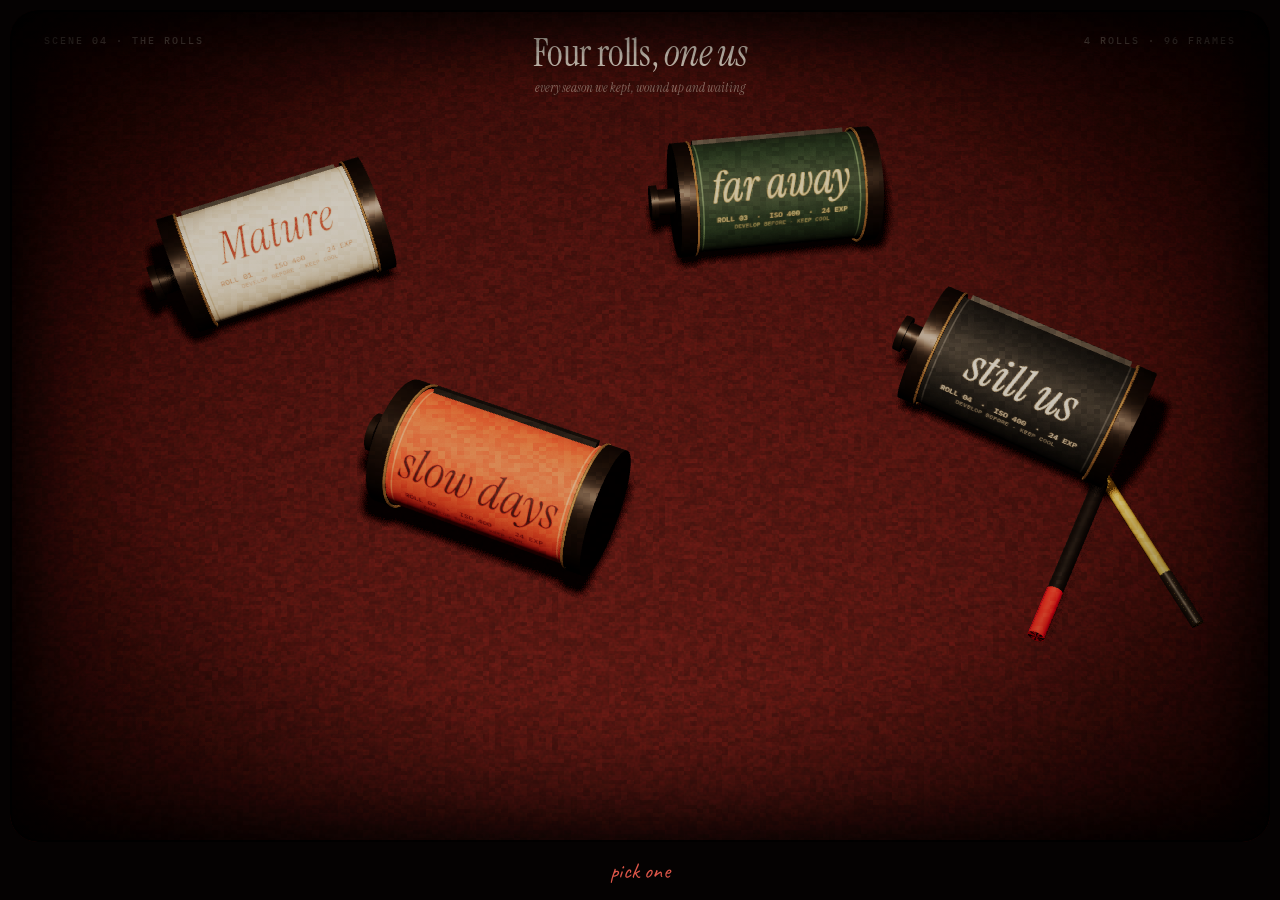
==== index.html @ 524df9b1 "Four Rolls: standalone darkroom film experience Three.js scene with four rolls (pull-and-develop, ho" ====
<!doctype html>
<html lang="en">
<head>
  <meta charset="utf-8">
  <meta name="viewport" content="width=device-width, initial-scale=1, viewport-fit=cover">
  <title>Four Rolls</title>
  <meta name="description" content="Four rolls of film, a darkroom, and a letter.">
  <link rel="preconnect" href="https://fonts.googleapis.com">
  <link rel="preconnect" href="https://fonts.gstatic.com" crossorigin>
  <link rel="stylesheet" href="https://fonts.googleapis.com/css2?family=Caveat:wght@400;600&family=IBM+Plex+Mono:wght@400;500&family=Instrument+Serif:ital@0;1&family=Special+Elite&display=swap">
  <link rel="stylesheet" href="./styles.css">
  <script type="importmap">{ "imports": { "three": "./vendor/three.module.js" } }</script>
  <script src="./vendor/gsap.min.js"></script>
</head>
<body data-scene="table">
  <main class="screen">
    <div id="stage" class="stage" aria-label="A table with four rolls of film"></div>

    <header class="hud">
      <p id="hud-scene" class="hud-tag">SCENE 04 · THE ROLLS</p>
      <p id="hud-count" class="hud-tag hud-right">4 ROLLS · 96 FRAMES</p>
      <div id="hud-title" class="hud-title">
        <h1>Four rolls, <em>one us</em></h1>
        <p>every season we kept, wound up and waiting</p>
      </div>
      <div id="hud-caption" class="hud-caption" hidden>
        <small></small>
        <em></em>
      </div>
    </header>

    <button id="hud-back" class="hud-back" type="button" hidden>← BACK TO THE TABLE</button>
    <button id="side-note" class="side-note" type="button" hidden></button>

    <div id="zoom" class="zoom" hidden><img alt="A frame seen through the loupe"></div>

    <section id="letter" class="letter" hidden>
      <div class="envelope"><span>for you</span></div>
      <article class="letter-paper">
        <p class="letter-head">ROLL 04 · STILL US · 96 FRAMES</p>
        <p class="letter-body"></p>
      </article>
    </section>

    <canvas id="grain" class="grain" width="200" height="200"></canvas>
    <div class="vignette"></div>
    <div id="fade" class="fade"></div>
  </main>

  <footer id="hint" class="hint">
    <span id="hint-text">pick one</span>
    <button id="hint-action" class="hint-action" type="button" hidden><span></span> <i>→</i></button>
  </footer>

  <script>
    // animated film grain over everything
    (() => {
      const c = document.getElementById('grain');
      const g = c.getContext('2d');
      const img = g.createImageData(c.width, c.height);
      const draw = () => {
        for (let i = 0; i < img.data.length; i += 4) {
          const v = Math.random() * 255;
          img.data[i] = img.data[i + 1] = img.data[i + 2] = v;
          img.data[i + 3] = 255;
        }
        g.putImageData(img, 0, 0);
      };
      draw();
      if (!matchMedia('(prefers-reduced-motion: reduce)').matches) setInterval(draw, 90);
    })();
  </script>
  <script type="module" src="./src/main.js"></script>
</body>
</html>
---- styles.css ----
:root {
  --ink: #f1e4d2;
  --ink-dim: rgba(241, 228, 210, 0.5);
  --hand: #e0574a;
  --bg: #050202;
  --mono: "IBM Plex Mono", "SF Mono", Menlo, monospace;
  --serif: "Instrument Serif", "Songti SC", "STSong", Georgia, serif;
  --script: "Caveat", "Songti SC", cursive;
  --type: "Special Elite", "Courier New", monospace;
  --hint-h: 58px;
  color-scheme: dark;
}

* { box-sizing: border-box; }
[hidden] { display: none !important; }

html, body {
  margin: 0;
  height: 100%;
  background: var(--bg);
  color: var(--ink);
  overflow: hidden;
  -webkit-font-smoothing: antialiased;
}

button { font: inherit; color: inherit; background: none; border: 0; padding: 0; cursor: pointer; }

/* The projected frame: rounded corners, heavy vignette, grain on top. */
.screen {
  position: fixed;
  inset: 10px 10px var(--hint-h) 10px;
  border-radius: 28px;
  overflow: hidden;
  background: #0a0302;
  isolation: isolate;
}
.stage, .stage canvas { position: absolute; inset: 0; width: 100%; height: 100%; display: block; }
.stage { touch-action: none; }

.vignette {
  position: absolute; inset: 0; pointer-events: none; z-index: 5;
  border-radius: inherit;
  background: radial-gradient(ellipse 78% 74% at 50% 46%, transparent 52%, rgba(6, 1, 0, 0.55) 80%, rgba(4, 0, 0, 0.92) 100%);
  box-shadow: inset 0 0 60px 18px rgba(0, 0, 0, 0.85), inset 0 0 0 2px rgba(0, 0, 0, 0.9);
  animation: flicker 5s steps(40) infinite;
}
@keyframes flicker {
  0%, 100% { opacity: 1; }
  12% { opacity: 0.94; }
  13% { opacity: 1; }
  57% { opacity: 0.97; }
}
.grain {
  position: absolute; inset: 0; width: 100%; height: 100%; z-index: 6; pointer-events: none;
  mix-blend-mode: overlay; opacity: 0.13; image-rendering: pixelated;
}
.fade { position: absolute; inset: 0; z-index: 20; background: #000; opacity: 1; pointer-events: none; }

/* ---------- HUD ---------- */

.hud { position: absolute; inset: 0; z-index: 4; pointer-events: none; }
.hud-tag {
  position: absolute; top: 26px; left: 34px; margin: 0;
  font: 500 10px/1 var(--mono); letter-spacing: 0.2em; color: var(--ink-dim);
}
.hud-right { left: auto; right: 34px; }
.hud-title { position: absolute; top: 22px; left: 50%; transform: translateX(-50%); text-align: center; white-space: nowrap; }
.hud-title h1 { margin: 0; font: 400 clamp(26px, 3vw, 40px)/1.1 var(--serif); letter-spacing: -0.01em; color: #f6eadb; }
.hud-title h1 em { font-style: italic; }
.hud-title p { margin: 6px 0 0; font: italic 13px/1.3 var(--serif); color: var(--ink-dim); }
.hud-caption { position: absolute; top: 24px; left: 50%; transform: translateX(-50%); text-align: center; white-space: nowrap; }
.hud-caption small { display: block; font: 500 9px/1 var(--mono); letter-spacing: 0.2em; color: var(--ink-dim); }
.hud-caption em { display: block; margin-top: 8px; font: italic 20px/1 var(--serif); color: #f6eadb; }

.hud-back {
  position: absolute; z-index: 7; left: 34px; bottom: 26px;
  font: 500 10px/1 var(--mono); letter-spacing: 0.2em; color: var(--ink-dim);
  padding: 8px 0; transition: color 0.2s;
}
.hud-back:hover { color: var(--ink); }

.side-note {
  position: absolute; z-index: 7; left: 6%; top: 58%;
  display: flex; flex-direction: column; align-items: flex-start; text-align: left;
  font-family: var(--script); color: #f08a7c; transform: rotate(-4deg);
}
.side-note b { font-weight: 400; font-size: 34px; line-height: 1; }
.side-note span { font-size: 22px; margin-left: 24px; transition: transform 0.25s; }
.side-note:hover span { transform: translateX(6px); }

/* ---------- hint bar under the screen ---------- */

.hint {
  position: fixed; left: 0; right: 0; bottom: 0; height: var(--hint-h);
  display: flex; align-items: center; justify-content: center; gap: 48px;
  font: 400 22px/1 var(--script); color: var(--hand); letter-spacing: 0.01em;
  padding: 0 16px;
}
.hint-action { font: 400 22px/1 var(--script); color: #f08a7c; display: inline-flex; align-items: center; gap: 6px; }
.hint-action i { font-style: normal; transition: transform 0.25s; }
.hint-action:hover i { transform: translateX(6px); }

/* ---------- loupe zoom ---------- */

.zoom { position: absolute; inset: 0; z-index: 3; overflow: hidden; background: #000; cursor: zoom-out; }
.zoom img { width: 100%; height: 100%; object-fit: cover; display: block; filter: contrast(1.04) saturate(0.95); }
.zoom::after {
  content: ''; position: absolute; inset: 0; pointer-events: none;
  background: radial-gradient(ellipse at center, transparent 55%, rgba(0, 0, 0, 0.45));
}

/* ---------- the letter ---------- */

.letter {
  position: absolute; inset: 0; z-index: 3;
  background: radial-gradient(ellipse at 55% 45%, #5a3a26, #261208 75%);
  display: grid; place-items: center; cursor: default;
}
.envelope {
  position: absolute; left: 22%; bottom: 10%; width: min(360px, 40vw); aspect-ratio: 1.55;
  background: linear-gradient(160deg, #d9c9a6, #bba57d);
  box-shadow: 0 30px 50px rgba(0, 0, 0, 0.45);
  border-radius: 2px;
}
.envelope::before {
  content: ''; position: absolute; inset: 0;
  background: linear-gradient(to bottom right, transparent 49.5%, rgba(80, 50, 30, 0.25) 50%, transparent 50.5%),
              linear-gradient(to bottom left, transparent 49.5%, rgba(80, 50, 30, 0.25) 50%, transparent 50.5%);
}
.envelope span { position: absolute; left: 10%; bottom: 14%; font: 22px var(--script); color: #6b4b33; }
.letter-paper {
  position: relative; width: min(440px, 80vw); min-height: min(560px, 70vh);
  margin-left: 12%;
  padding: 44px 46px;
  background: #f4efe4;
  box-shadow: 0 30px 70px rgba(0, 0, 0, 0.55), inset 0 0 40px rgba(160, 130, 90, 0.18);
  color: #2b241e;
}
.letter-head { margin: 0 0 28px; font: 500 9px/1 var(--mono); letter-spacing: 0.2em; color: #9a8f82; }
.letter-body { margin: 0; white-space: pre-wrap; font: 15px/1.75 var(--type); min-height: 1.75em; }
.letter-body::after { content: '▌'; animation: caret 1s steps(2) infinite; color: #8c2c18; }
@keyframes caret { 50% { opacity: 0; } }

/* ---------- small screens ---------- */

@media (max-width: 640px) {
  :root { --hint-h: 72px; }
  .screen { inset: 6px 6px var(--hint-h) 6px; border-radius: 18px; }
  .hud-tag { top: 18px; left: 18px; font-size: 8px; }
  .hud-right { right: 18px; left: auto; }
  .hud-title { top: 44px; }
  .hud-caption { top: 42px; }
  .hud-back { left: 18px; bottom: 16px; }
  .hint { flex-direction: column; gap: 6px; font-size: 17px; text-align: center; line-height: 1.1; }
  .hint-action { font-size: 19px; }
  .envelope { left: 6%; bottom: 6%; }
  .letter-paper { margin-left: 0; padding: 30px 26px; }
  .side-note { left: 5%; top: 62%; }
}

@media (prefers-reduced-motion: reduce) {
  .vignette { animation: none; }
}
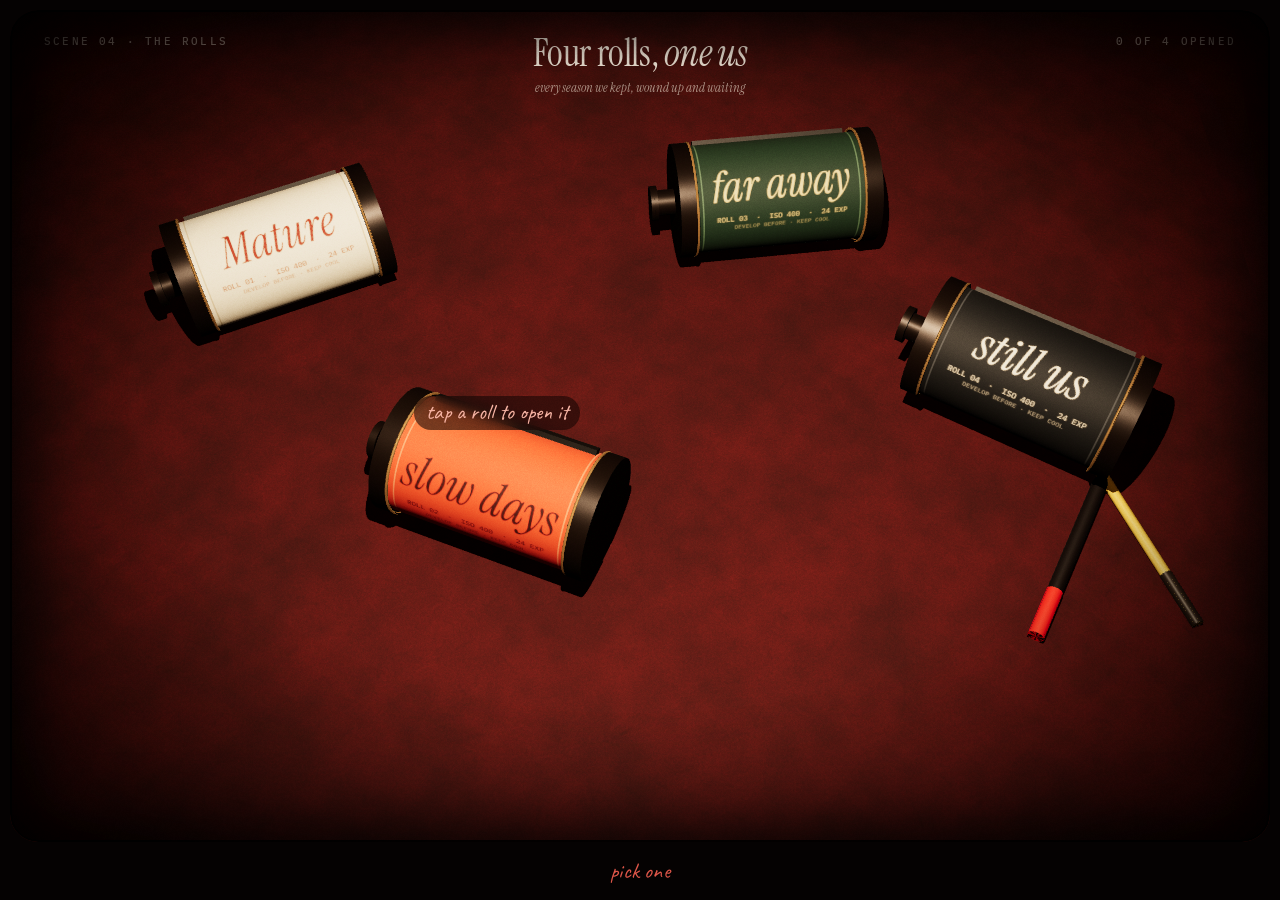
==== commit b27b78ef: "Smoother interactions, sharper rendering, clearer onboarding - Damped motion, drag momentum, iris tr" ====
--- a/index.html
+++ b/index.html
@@ -42,7 +42,8 @@
       </article>
     </section>
 
-    <canvas id="grain" class="grain" width="200" height="200"></canvas>
+    <div id="anchors" class="anchors"></div>
+    <div id="grain" class="grain"></div>
     <div class="vignette"></div>
     <div id="fade" class="fade"></div>
   </main>
@@ -51,23 +52,29 @@
     <span id="hint-text">pick one</span>
     <button id="hint-action" class="hint-action" type="button" hidden><span></span> <i>→</i></button>
   </footer>
+  <div id="tag" class="tag" aria-hidden="true"></div>
 
   <script>
-    // animated film grain over everything
+    // fine film grain: one noise tile at device resolution, jittered rather than redrawn
     (() => {
-      const c = document.getElementById('grain');
+      const el = document.getElementById('grain');
+      const size = 256;
+      const c = document.createElement('canvas');
+      c.width = c.height = size;
       const g = c.getContext('2d');
-      const img = g.createImageData(c.width, c.height);
-      const draw = () => {
-        for (let i = 0; i < img.data.length; i += 4) {
-          const v = Math.random() * 255;
-          img.data[i] = img.data[i + 1] = img.data[i + 2] = v;
-          img.data[i + 3] = 255;
-        }
-        g.putImageData(img, 0, 0);
-      };
-      draw();
-      if (!matchMedia('(prefers-reduced-motion: reduce)').matches) setInterval(draw, 90);
+      const img = g.createImageData(size, size);
+      for (let i = 0; i < img.data.length; i += 4) {
+        const v = 128 + (Math.random() + Math.random() + Math.random() - 1.5) * 90;
+        img.data[i] = img.data[i + 1] = img.data[i + 2] = v;
+        img.data[i + 3] = 255;
+      }
+      g.putImageData(img, 0, 0);
+      el.style.backgroundImage = `url(${c.toDataURL()})`;
+      el.style.backgroundSize = `${size / devicePixelRatio}px`;
+      if (matchMedia('(prefers-reduced-motion: reduce)').matches) return;
+      setInterval(() => {
+        el.style.backgroundPosition = `${(Math.random() * size) | 0}px ${(Math.random() * size) | 0}px`;
+      }, 70);
     })();
   </script>
   <script type="module" src="./src/main.js"></script>
--- a/styles.css
+++ b/styles.css
@@ -1,6 +1,6 @@
 :root {
   --ink: #f1e4d2;
-  --ink-dim: rgba(241, 228, 210, 0.5);
+  --ink-dim: rgba(241, 228, 210, 0.62);
   --hand: #e0574a;
   --bg: #050202;
   --mono: "IBM Plex Mono", "SF Mono", Menlo, monospace;
@@ -51,17 +51,50 @@
   57% { opacity: 0.97; }
 }
 .grain {
-  position: absolute; inset: 0; width: 100%; height: 100%; z-index: 6; pointer-events: none;
-  mix-blend-mode: overlay; opacity: 0.13; image-rendering: pixelated;
+  position: absolute; inset: 0; z-index: 6; pointer-events: none;
+  mix-blend-mode: overlay; opacity: 0.075;
 }
-.fade { position: absolute; inset: 0; z-index: 20; background: #000; opacity: 1; pointer-events: none; }
+/* Iris: a soft circle that closes on the tapped point and opens on the next scene. */
+.fade {
+  position: absolute; inset: 0; z-index: 20; pointer-events: none;
+  --ix: 50%; --iy: 48%; --ir: -12vmax;
+  background: radial-gradient(circle at var(--ix) var(--iy), transparent var(--ir), #000 calc(var(--ir) + 9vmax));
+}
+
+/* Handwritten tag that follows the pointer over things you can use. */
+.tag {
+  position: fixed; left: 0; top: 0; z-index: 30; pointer-events: none;
+  font: 400 19px/1 var(--script); color: #f6c9b8; white-space: nowrap;
+  padding: 5px 10px 6px; border-radius: 999px;
+  background: rgba(20, 6, 4, 0.62); backdrop-filter: blur(6px);
+  opacity: 0; transition: opacity 0.18s ease;
+}
+.tag.on { opacity: 1; }
+
+/* Notes pinned to things in the scene, for a first-time visitor. */
+.anchors { position: absolute; inset: 0; z-index: 4; pointer-events: none; }
+.anchor { position: absolute; left: 0; top: 0; width: 0; height: 0; }
+.anchor span {
+  position: absolute; white-space: nowrap;
+  font: 400 22px/1 var(--script); color: #f6b3a3;
+  padding: 5px 12px 7px; border-radius: 999px;
+  background: rgba(20, 6, 4, 0.58); backdrop-filter: blur(6px);
+  opacity: 0; transition: opacity 0.6s ease, translate 0.6s ease;
+  animation: bob 2.4s ease-in-out infinite;
+}
+.anchor-up span { left: 0; bottom: 0; transform: translateX(-50%); translate: 0 8px; }
+.anchor-right span { left: 0; top: 0; transform: translateY(-50%); translate: -8px 0; }
+.anchor-left span { right: 0; top: 0; transform: translateY(-50%); translate: 8px 0; }
+.anchor.in span { opacity: 1; translate: 0 0; }
+.anchor.gone span { opacity: 0; }
+@keyframes bob { 50% { margin-bottom: 5px; margin-top: -5px; } }
 
 /* ---------- HUD ---------- */
 
 .hud { position: absolute; inset: 0; z-index: 4; pointer-events: none; }
 .hud-tag {
   position: absolute; top: 26px; left: 34px; margin: 0;
-  font: 500 10px/1 var(--mono); letter-spacing: 0.2em; color: var(--ink-dim);
+  font: 500 11px/1 var(--mono); letter-spacing: 0.2em; color: var(--ink-dim);
 }
 .hud-right { left: auto; right: 34px; }
 .hud-title { position: absolute; top: 22px; left: 50%; transform: translateX(-50%); text-align: center; white-space: nowrap; }
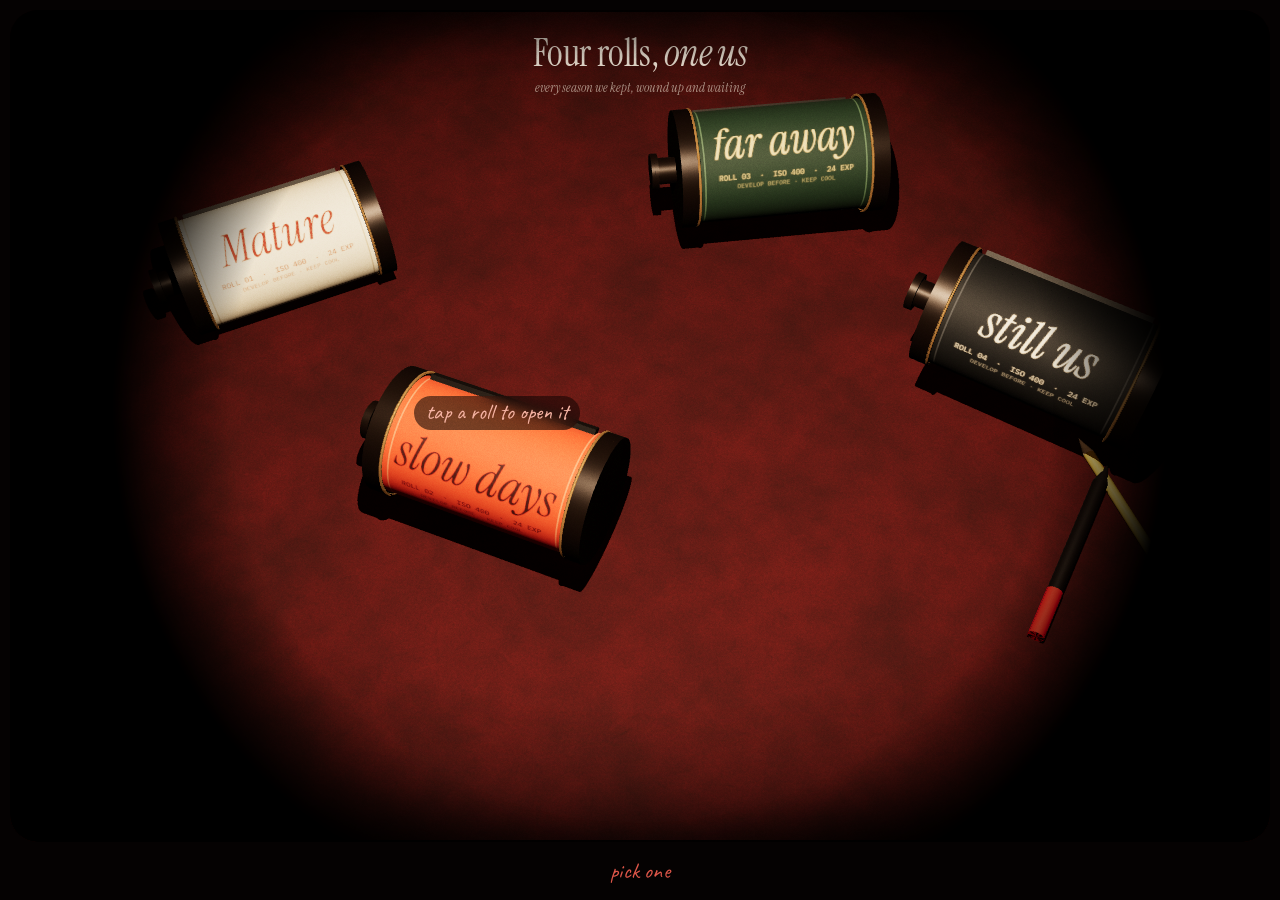
==== commit e7d3c99c: "Rework roll mechanics, darkroom CTAs and the print tray - slow days: tap the held frame again to tur" ====
--- a/index.html
+++ b/index.html
@@ -30,7 +30,15 @@
     </header>
 
     <button id="hud-back" class="hud-back" type="button" hidden>← BACK TO THE TABLE</button>
-    <button id="side-note" class="side-note" type="button" hidden></button>
+    <button id="cta" class="cta" type="button" hidden><span class="cta-text"><small></small><b></b></span><i>→</i></button>
+
+    <section id="picker" class="picker" hidden aria-label="Choose negatives">
+      <div class="picker-card">
+        <header><h2></h2><p></p><span class="picker-count"></span></header>
+        <div class="picker-grid"></div>
+        <footer><button type="button" class="picker-cancel">cancel</button><button type="button" class="picker-done"></button></footer>
+      </div>
+    </section>
 
     <div id="zoom" class="zoom" hidden><img alt="A frame seen through the loupe"></div>
 
--- a/styles.css
+++ b/styles.css
@@ -112,14 +112,72 @@
 }
 .hud-back:hover { color: var(--ink); }
 
-.side-note {
-  position: absolute; z-index: 7; left: 6%; top: 58%;
-  display: flex; flex-direction: column; align-items: flex-start; text-align: left;
-  font-family: var(--script); color: #f08a7c; transform: rotate(-4deg);
-}
-.side-note b { font-weight: 400; font-size: 34px; line-height: 1; }
-.side-note span { font-size: 22px; margin-left: 24px; transition: transform 0.25s; }
-.side-note:hover span { transform: translateX(6px); }
+.cta {
+  position: absolute; z-index: 8; right: 30px; bottom: 26px;
+  display: inline-flex; align-items: center; gap: 14px;
+  padding: 12px 22px 12px 26px; border-radius: 999px;
+  color: #fff3ea; text-align: left;
+  background: linear-gradient(135deg, #d9432f, #a8261a);
+  box-shadow: 0 0 0 1px rgba(255, 190, 160, 0.35) inset, 0 10px 34px rgba(220, 60, 35, 0.45), 0 0 80px rgba(255, 80, 40, 0.25);
+  transition: transform 0.25s ease, box-shadow 0.25s ease;
+}
+.cta:hover { transform: translateY(-2px); box-shadow: 0 0 0 1px rgba(255, 200, 170, 0.5) inset, 0 14px 40px rgba(230, 70, 40, 0.6), 0 0 100px rgba(255, 90, 50, 0.35); }
+.cta-text { display: flex; flex-direction: column; gap: 3px; }
+.cta small { font: 500 9px/1 var(--mono); letter-spacing: 0.18em; text-transform: uppercase; color: rgba(255, 228, 214, 0.75); }
+.cta small:empty { display: none; }
+.cta b { font: 400 28px/1 var(--script); }
+.cta i { font-style: normal; font-size: 22px; transition: transform 0.25s; animation: nudge 1.6s ease-in-out infinite; }
+.cta:hover i { transform: translateX(4px); }
+.cta::after {
+  content: ''; position: absolute; inset: -2px; border-radius: inherit; pointer-events: none;
+  border: 2px solid rgba(255, 120, 90, 0.7); opacity: 0;
+}
+.cta.pulse::after { animation: ring 1.6s ease-out 0.3s 3; }
+@keyframes ring { 0% { opacity: 0.9; transform: scale(1); } 100% { opacity: 0; transform: scale(1.35, 1.7); } }
+@keyframes nudge { 50% { translate: 5px 0; } }
+
+/* ---------- negative picker ---------- */
+
+.picker {
+  position: absolute; inset: 0; z-index: 12;
+  display: grid; place-items: center; padding: 24px;
+  background: rgba(8, 2, 1, 0.72); backdrop-filter: blur(10px);
+}
+.picker-card {
+  width: min(860px, 100%); max-height: 100%; overflow: auto;
+  padding: 26px 28px 22px; border-radius: 18px;
+  background: #f1eadc; color: #2b241e;
+  box-shadow: 0 30px 80px rgba(0, 0, 0, 0.6);
+}
+.picker header { display: flex; flex-wrap: wrap; align-items: baseline; gap: 6px 16px; margin-bottom: 18px; }
+.picker h2 { margin: 0; font: 400 30px/1.1 var(--serif); }
+.picker header p { margin: 0; font: italic 14px/1.3 var(--serif); color: #7a6c5e; flex: 1; }
+.picker-count { font: 500 12px/1 var(--mono); letter-spacing: 0.15em; color: #b0281c; }
+.picker-grid {
+  display: grid; grid-template-columns: repeat(auto-fill, minmax(92px, 1fr)); gap: 12px;
+  padding: 14px; border-radius: 6px; background: #161210;
+}
+.picker-cell { position: relative; aspect-ratio: 3 / 4; border-radius: 2px; overflow: visible; }
+.picker-cell img { width: 100%; height: 100%; object-fit: cover; display: block; border-radius: 2px; opacity: 0.72; transition: opacity 0.2s, transform 0.2s; }
+.picker-cell:hover img { opacity: 1; transform: translateY(-2px); }
+.picker-no { position: absolute; left: 4px; bottom: -1px; translate: 0 100%; font: 500 9px/1.6 var(--mono); color: #d7a45a; }
+.picker-msg { display: none; }
+.picker-cell em {
+  position: absolute; inset: -6px; border-radius: 50%; pointer-events: none;
+  border: 3px solid #e0372a; opacity: 0; transform: scale(0.8) rotate(-8deg);
+  transition: opacity 0.25s, transform 0.35s cubic-bezier(.3, 1.6, .5, 1);
+  font: 600 13px/1 var(--mono); font-style: normal; color: #fff;
+  display: flex; align-items: flex-start; justify-content: flex-end;
+}
+.picker-cell.on img { opacity: 1; }
+.picker-cell.on em { opacity: 1; transform: scale(1) rotate(-8deg); }
+.picker footer { display: flex; justify-content: flex-end; gap: 18px; margin-top: 18px; }
+.picker-cancel { font: 400 22px/1 var(--script); color: #7a6c5e; }
+.picker-done {
+  font: 400 24px/1 var(--script); color: #fff3ea; padding: 10px 22px 12px; border-radius: 999px;
+  background: linear-gradient(135deg, #d9432f, #a8261a);
+}
+.picker-done:disabled { opacity: 0.4; cursor: default; }
 
 /* ---------- hint bar under the screen ---------- */
 
@@ -188,7 +246,11 @@
   .hint-action { font-size: 19px; }
   .envelope { left: 6%; bottom: 6%; }
   .letter-paper { margin-left: 0; padding: 30px 26px; }
-  .side-note { left: 5%; top: 62%; }
+  .cta { right: 14px; bottom: 14px; padding: 10px 16px 10px 20px; }
+  .cta b { font-size: 23px; }
+  .picker { padding: 10px; }
+  .picker-card { padding: 18px 14px; }
+  .picker-grid { grid-template-columns: repeat(4, 1fr); gap: 10px; padding: 10px; }
 }
 
 @media (prefers-reduced-motion: reduce) {
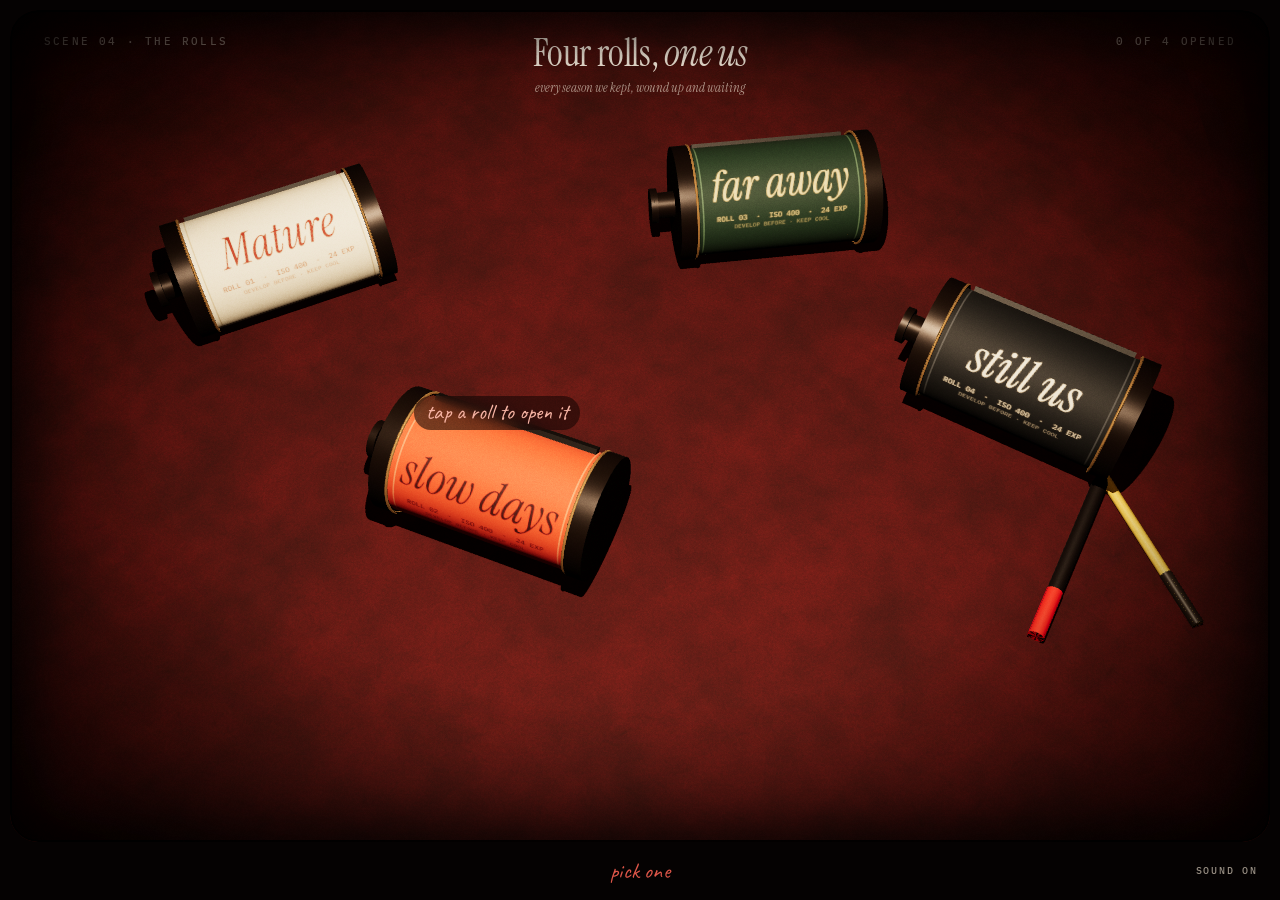
==== commit a34e7c9d: "Rewards and feedback across every part - far away: closer/further cue, a lamp that glows near focus," ====
--- a/index.html
+++ b/index.html
@@ -50,6 +50,8 @@
       </article>
     </section>
 
+    <div id="toast" class="toast" hidden><small></small><b></b><span></span></div>
+    <div id="fx" class="fx"></div>
     <div id="anchors" class="anchors"></div>
     <div id="grain" class="grain"></div>
     <div class="vignette"></div>
@@ -59,6 +61,7 @@
   <footer id="hint" class="hint">
     <span id="hint-text">pick one</span>
     <button id="hint-action" class="hint-action" type="button" hidden><span></span> <i>→</i></button>
+    <button id="sound" class="sound" type="button" aria-pressed="true">sound on</button>
   </footer>
   <div id="tag" class="tag" aria-hidden="true"></div>
 
--- a/styles.css
+++ b/styles.css
@@ -135,6 +135,31 @@
 .cta.pulse::after { animation: ring 1.6s ease-out 0.3s 3; }
 @keyframes ring { 0% { opacity: 0.9; transform: scale(1); } 100% { opacity: 0; transform: scale(1.35, 1.7); } }
 @keyframes nudge { 50% { translate: 5px 0; } }
+
+/* ---------- rewards: stamps and sparks ---------- */
+
+.toast {
+  position: absolute; z-index: 9; left: 50%; bottom: 74px; translate: -50% 0;
+  display: flex; flex-direction: column; align-items: center; gap: 4px;
+  padding: 12px 26px 14px; border-radius: 10px; pointer-events: none;
+  color: #ffe1d2; text-align: center; white-space: nowrap;
+  background: rgba(26, 8, 5, 0.72); backdrop-filter: blur(8px);
+  border: 2px solid rgba(224, 72, 52, 0.75);
+  box-shadow: 0 0 0 4px rgba(224, 72, 52, 0.12), 0 18px 40px rgba(0, 0, 0, 0.45);
+}
+.toast small { font: 500 9px/1 var(--mono); letter-spacing: 0.22em; color: #f08a7c; text-transform: uppercase; }
+.toast small:empty, .toast span:empty { display: none; }
+.toast b { font: 400 32px/1 var(--script); }
+.toast span { font: italic 14px/1.2 var(--serif); color: rgba(255, 225, 210, 0.75); }
+.fx { position: absolute; inset: 0; z-index: 9; pointer-events: none; overflow: hidden; }
+.fx i { position: absolute; border-radius: 50%; translate: -50% -50%; mix-blend-mode: screen; }
+
+.sound {
+  position: absolute; right: 22px; top: 50%; translate: 0 -50%;
+  font: 500 10px/1 var(--mono); letter-spacing: 0.18em; text-transform: uppercase;
+  color: var(--ink-dim); padding: 8px 0; transition: color 0.2s;
+}
+.sound:hover { color: var(--ink); }
 
 /* ---------- negative picker ---------- */
 
@@ -246,6 +271,9 @@
   .hint-action { font-size: 19px; }
   .envelope { left: 6%; bottom: 6%; }
   .letter-paper { margin-left: 0; padding: 30px 26px; }
+  .sound { top: auto; bottom: 6px; translate: none; right: 14px; font-size: 8px; }
+  .toast { bottom: auto; top: 13%; padding: 10px 18px 12px; }
+  .toast b { font-size: 26px; }
   .cta { right: 14px; bottom: 14px; padding: 10px 16px 10px 20px; }
   .cta b { font-size: 23px; }
   .picker { padding: 10px; }
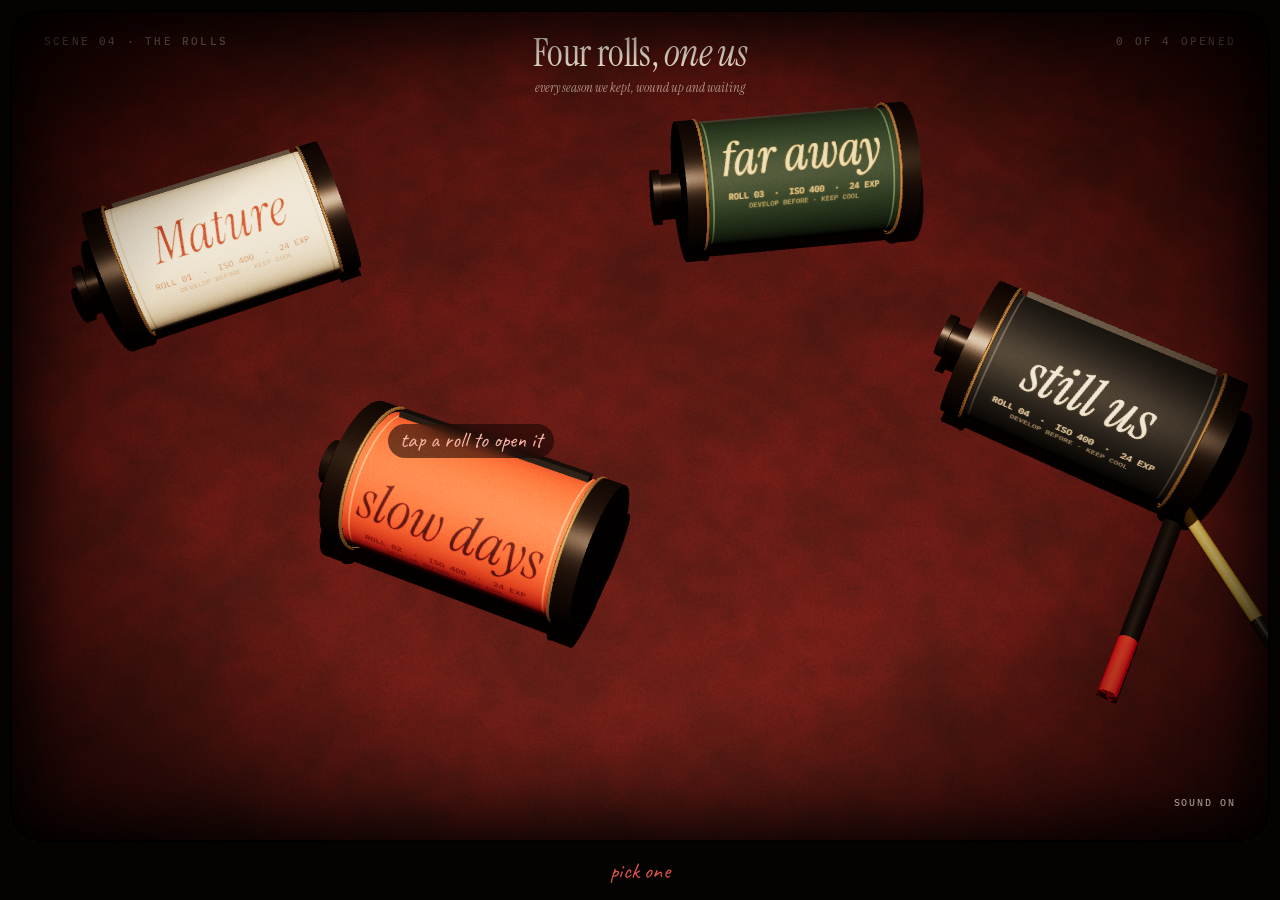
==== commit 8e1b463a: "Realistic darkroom tray scene; darkroom unlock and layout as in the original - Tray scene is one fix" ====
--- a/index.html
+++ b/index.html
@@ -30,7 +30,8 @@
     </header>
 
     <button id="hud-back" class="hud-back" type="button" hidden>← BACK TO THE TABLE</button>
-    <button id="cta" class="cta" type="button" hidden><span class="cta-text"><small></small><b></b></span><i>→</i></button>
+    <button id="sound" class="sound" type="button" aria-pressed="true">sound on</button>
+    <button id="side-note" class="side-note" type="button" hidden><b></b><span><em></em> <i>→</i></span></button>
 
     <section id="picker" class="picker" hidden aria-label="Choose negatives">
       <div class="picker-card">
@@ -61,7 +62,7 @@
   <footer id="hint" class="hint">
     <span id="hint-text">pick one</span>
     <button id="hint-action" class="hint-action" type="button" hidden><span></span> <i>→</i></button>
-    <button id="sound" class="sound" type="button" aria-pressed="true">sound on</button>
+    <button id="hint-cta" class="hint-cta" type="button" hidden><span></span> <i>→</i></button>
   </footer>
   <div id="tag" class="tag" aria-hidden="true"></div>
 
--- a/styles.css
+++ b/styles.css
@@ -112,29 +112,16 @@
 }
 .hud-back:hover { color: var(--ink); }
 
-.cta {
-  position: absolute; z-index: 8; right: 30px; bottom: 26px;
-  display: inline-flex; align-items: center; gap: 14px;
-  padding: 12px 22px 12px 26px; border-radius: 999px;
-  color: #fff3ea; text-align: left;
-  background: linear-gradient(135deg, #d9432f, #a8261a);
-  box-shadow: 0 0 0 1px rgba(255, 190, 160, 0.35) inset, 0 10px 34px rgba(220, 60, 35, 0.45), 0 0 80px rgba(255, 80, 40, 0.25);
-  transition: transform 0.25s ease, box-shadow 0.25s ease;
-}
-.cta:hover { transform: translateY(-2px); box-shadow: 0 0 0 1px rgba(255, 200, 170, 0.5) inset, 0 14px 40px rgba(230, 70, 40, 0.6), 0 0 100px rgba(255, 90, 50, 0.35); }
-.cta-text { display: flex; flex-direction: column; gap: 3px; }
-.cta small { font: 500 9px/1 var(--mono); letter-spacing: 0.18em; text-transform: uppercase; color: rgba(255, 228, 214, 0.75); }
-.cta small:empty { display: none; }
-.cta b { font: 400 28px/1 var(--script); }
-.cta i { font-style: normal; font-size: 22px; transition: transform 0.25s; animation: nudge 1.6s ease-in-out infinite; }
-.cta:hover i { transform: translateX(4px); }
-.cta::after {
-  content: ''; position: absolute; inset: -2px; border-radius: inherit; pointer-events: none;
-  border: 2px solid rgba(255, 120, 90, 0.7); opacity: 0;
-}
-.cta.pulse::after { animation: ring 1.6s ease-out 0.3s 3; }
-@keyframes ring { 0% { opacity: 0.9; transform: scale(1); } 100% { opacity: 0; transform: scale(1.35, 1.7); } }
-@keyframes nudge { 50% { translate: 5px 0; } }
+.side-note {
+  position: absolute; z-index: 7; left: 6%; top: 56%;
+  display: flex; flex-direction: column; align-items: flex-start; text-align: left;
+  font-family: var(--script); color: #ff9c8a; transform: rotate(-4deg);
+  text-shadow: 0 0 18px rgba(255, 80, 50, 0.55);
+}
+.side-note b { font-weight: 400; font-size: 40px; line-height: 1; }
+.side-note span { font-size: 28px; margin-left: 26px; }
+.side-note i { font-style: normal; display: inline-block; animation: nudge 1.6s ease-in-out infinite; }
+.side-note:hover { color: #ffc2b4; }
 
 /* ---------- rewards: stamps and sparks ---------- */
 
@@ -155,7 +142,7 @@
 .fx i { position: absolute; border-radius: 50%; translate: -50% -50%; mix-blend-mode: screen; }
 
 .sound {
-  position: absolute; right: 22px; top: 50%; translate: 0 -50%;
+  position: absolute; z-index: 7; right: 34px; bottom: 26px;
   font: 500 10px/1 var(--mono); letter-spacing: 0.18em; text-transform: uppercase;
   color: var(--ink-dim); padding: 8px 0; transition: color 0.2s;
 }
@@ -213,6 +200,23 @@
   padding: 0 16px;
 }
 .hint-action { font: 400 22px/1 var(--script); color: #f08a7c; display: inline-flex; align-items: center; gap: 6px; }
+/* the next step: same hand as the hint, but brighter, glowing and nudging */
+.hint-cta {
+  position: relative; display: inline-flex; align-items: center; gap: 8px;
+  font: 400 27px/1 var(--script); color: #ffb3a1;
+  text-shadow: 0 0 14px rgba(255, 86, 56, 0.75), 0 0 2px rgba(255, 140, 110, 0.9);
+  transition: color 0.2s;
+}
+.hint-cta:hover { color: #ffd6cb; }
+.hint-cta i { font-style: normal; display: inline-block; animation: nudge 1.4s ease-in-out infinite; }
+.hint-cta::after {
+  content: ''; position: absolute; left: 0; right: 0; bottom: -5px; height: 2px; border-radius: 2px;
+  background: linear-gradient(90deg, transparent, #ff6a4a, transparent);
+  transform: scaleX(0); transform-origin: left;
+}
+.hint-cta.pulse::after { animation: sweep 1.8s ease-in-out 0.4s 3; }
+@keyframes sweep { 0% { transform: scaleX(0); opacity: 1; } 60% { transform: scaleX(1); opacity: 1; } 100% { transform: scaleX(1); opacity: 0; } }
+@keyframes nudge { 50% { translate: 6px 0; } }
 .hint-action i { font-style: normal; transition: transform 0.25s; }
 .hint-action:hover i { transform: translateX(6px); }
 
@@ -271,11 +275,12 @@
   .hint-action { font-size: 19px; }
   .envelope { left: 6%; bottom: 6%; }
   .letter-paper { margin-left: 0; padding: 30px 26px; }
-  .sound { top: auto; bottom: 6px; translate: none; right: 14px; font-size: 8px; }
+  .sound { right: 18px; bottom: 16px; font-size: 8px; }
+  .hint-cta { font-size: 21px; }
+  .side-note { left: 5%; top: 60%; }
+  .side-note b { font-size: 32px; }
   .toast { bottom: auto; top: 13%; padding: 10px 18px 12px; }
   .toast b { font-size: 26px; }
-  .cta { right: 14px; bottom: 14px; padding: 10px 16px 10px 20px; }
-  .cta b { font-size: 23px; }
   .picker { padding: 10px; }
   .picker-card { padding: 18px 14px; }
   .picker-grid { grid-template-columns: repeat(4, 1fr); gap: 10px; padding: 10px; }
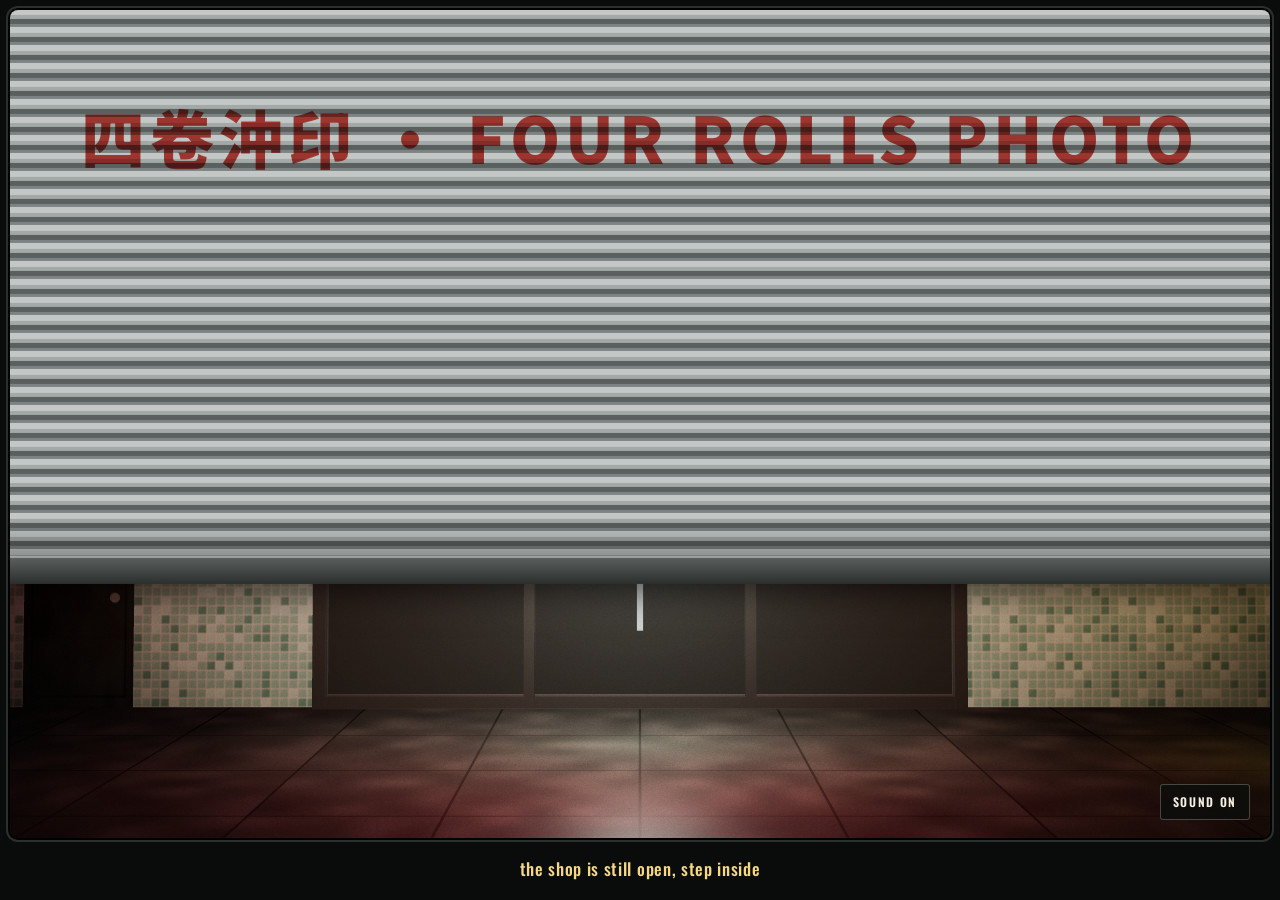
==== commit c9da192d: "Restyle as a Hong Kong photo shop; fix the film strip; add owner desk - Film strip: frames chain end" ====
--- a/index.html
+++ b/index.html
@@ -3,24 +3,25 @@
 <head>
   <meta charset="utf-8">
   <meta name="viewport" content="width=device-width, initial-scale=1, viewport-fit=cover">
-  <title>Four Rolls</title>
-  <meta name="description" content="Four rolls of film, a darkroom, and a letter.">
+  <title>Four Rolls Photo</title>
+  <meta name="description" content="A late-night photo shop: a letter at the counter, four rolls of film, and a darkroom out back.">
   <link rel="preconnect" href="https://fonts.googleapis.com">
   <link rel="preconnect" href="https://fonts.gstatic.com" crossorigin>
-  <link rel="stylesheet" href="https://fonts.googleapis.com/css2?family=Caveat:wght@400;600&family=IBM+Plex+Mono:wght@400;500&family=Instrument+Serif:ital@0;1&family=Special+Elite&display=swap">
+  <link rel="stylesheet" href="https://fonts.googleapis.com/css2?family=Caveat:wght@400;600&family=IBM+Plex+Mono:wght@400;500&family=Instrument+Serif:ital@0;1&family=LXGW+WenKai+TC&family=Noto+Sans+TC:wght@500;700;900&family=Oswald:wght@400;500;600;700&family=Special+Elite&display=swap">
+  <link rel="stylesheet" href="./theme.css">
   <link rel="stylesheet" href="./styles.css">
   <script type="importmap">{ "imports": { "three": "./vendor/three.module.js" } }</script>
   <script src="./vendor/gsap.min.js"></script>
 </head>
-<body data-scene="table">
+<body data-scene="shop">
   <main class="screen">
-    <div id="stage" class="stage" aria-label="A table with four rolls of film"></div>
+    <div id="stage" class="stage" aria-label="A photo shop at night"></div>
 
     <header class="hud">
-      <p id="hud-scene" class="hud-tag">SCENE 04 · THE ROLLS</p>
-      <p id="hud-count" class="hud-tag hud-right">4 ROLLS · 96 FRAMES</p>
+      <p id="hud-scene" class="hud-tag">街外 · OUTSIDE</p>
+      <p id="hud-count" class="hud-tag hud-right">營業中 · OPEN</p>
       <div id="hud-title" class="hud-title">
-        <h1>Four rolls, <em>one us</em></h1>
+        <h1><b>四卷沖印</b><span>FOUR ROLLS PHOTO</span></h1>
         <p>every season we kept, wound up and waiting</p>
       </div>
       <div id="hud-caption" class="hud-caption" hidden>
@@ -29,7 +30,7 @@
       </div>
     </header>
 
-    <button id="hud-back" class="hud-back" type="button" hidden>← BACK TO THE TABLE</button>
+    <button id="hud-back" class="hud-back" type="button" hidden><i>←</i> 櫃面 COUNTER</button>
     <button id="sound" class="sound" type="button" aria-pressed="true">sound on</button>
     <button id="side-note" class="side-note" type="button" hidden><b></b><span><em></em> <i>→</i></span></button>
 
@@ -43,12 +44,22 @@
 
     <div id="zoom" class="zoom" hidden><img alt="A frame seen through the loupe"></div>
 
-    <section id="letter" class="letter" hidden>
-      <div class="envelope"><span>for you</span></div>
+    <section id="letter" class="letter" hidden aria-label="A letter left at the counter">
       <article class="letter-paper">
-        <p class="letter-head">ROLL 04 · STILL US · 96 FRAMES</p>
-        <p class="letter-body"></p>
+        <p class="letter-head">FOUR ROLLS PHOTO · TO BE COLLECTED</p>
+        <p class="letter-to"></p>
+        <div class="letter-body"></div>
+        <p class="letter-sign"></p>
+        <button class="letter-done" type="button" hidden>put it away, see the rolls <i>→</i></button>
       </article>
+    </section>
+
+    <section id="receipt" class="receipt" hidden aria-label="Pick-up slip">
+      <header><b>四卷沖印</b><span>FOUR ROLLS PHOTO · 1 HOUR</span></header>
+      <p class="receipt-meta">取件單 No. 0425 · <span class="receipt-date"></span></p>
+      <ul class="receipt-rows"></ul>
+      <p class="receipt-foot">多謝光臨 · THANK YOU</p>
+      <div class="receipt-stamp">已取件<small>COLLECTED</small></div>
     </section>
 
     <div id="toast" class="toast" hidden><small></small><b></b><span></span></div>
@@ -56,11 +67,11 @@
     <div id="anchors" class="anchors"></div>
     <div id="grain" class="grain"></div>
     <div class="vignette"></div>
-    <div id="fade" class="fade"></div>
+    <div id="fade" class="shutter" aria-hidden="true"><span>四卷沖印 · FOUR ROLLS PHOTO</span></div>
   </main>
 
   <footer id="hint" class="hint">
-    <span id="hint-text">pick one</span>
+    <span id="hint-text"></span>
     <button id="hint-action" class="hint-action" type="button" hidden><span></span> <i>→</i></button>
     <button id="hint-cta" class="hint-cta" type="button" hidden><span></span> <i>→</i></button>
   </footer>
--- a/theme.css
+++ b/theme.css
@@ -0,0 +1,24 @@
+/* The shop's paint and lettering: a Hong Kong photo-finishing shop, late at night.
+   Signboard red and lamp yellow on black, mint tiles, fluorescent white, receipt paper. */
+:root {
+  --red: #d22a20;
+  --red-deep: #8e1912;
+  --yellow: #f5c32c;
+  --yellow-soft: #ffe08a;
+  --black: #151413;
+  --ink: #f6efe2;
+  --ink-dim: rgba(246, 239, 226, 0.62);
+  --mint: #a9d6c6;
+  --mint-deep: #2f6656;
+  --fluoro: #eaf7f2;
+  --paper: #f4ecda;
+  --paper-ink: #24201c;
+  --neon: #ff4a5c;
+
+  --sign: "Noto Sans TC", "PingFang TC", "Heiti TC", sans-serif;
+  --cond: "Oswald", "Noto Sans TC", "PingFang SC", sans-serif;
+  --mono: "IBM Plex Mono", "SF Mono", Menlo, monospace;
+  --hand: "Caveat", "LXGW WenKai TC", "Kaiti SC", cursive;
+  --kai: "LXGW WenKai TC", "Kaiti SC", "STKaiti", serif;
+  --type: "Special Elite", "LXGW WenKai TC", "Courier New", monospace;
+}
--- a/styles.css
+++ b/styles.css
@@ -1,13 +1,6 @@
+/* The shop at night. Tokens live in theme.css. */
 :root {
-  --ink: #f1e4d2;
-  --ink-dim: rgba(241, 228, 210, 0.62);
-  --hand: #e0574a;
-  --bg: #050202;
-  --mono: "IBM Plex Mono", "SF Mono", Menlo, monospace;
-  --serif: "Instrument Serif", "Songti SC", "STSong", Georgia, serif;
-  --script: "Caveat", "Songti SC", cursive;
-  --type: "Special Elite", "Courier New", monospace;
-  --hint-h: 58px;
+  --hint-h: 62px;
   color-scheme: dark;
 }
 
@@ -17,208 +10,285 @@
 html, body {
   margin: 0;
   height: 100%;
-  background: var(--bg);
+  background: #090c0b;
   color: var(--ink);
   overflow: hidden;
   -webkit-font-smoothing: antialiased;
 }
 
 button { font: inherit; color: inherit; background: none; border: 0; padding: 0; cursor: pointer; }
-
-/* The projected frame: rounded corners, heavy vignette, grain on top. */
+button:focus-visible { outline: 3px solid var(--yellow); outline-offset: 3px; }
+
+/* The view through the shop: a dark aluminium frame round the picture. */
 .screen {
   position: fixed;
   inset: 10px 10px var(--hint-h) 10px;
-  border-radius: 28px;
+  border-radius: 8px;
   overflow: hidden;
-  background: #0a0302;
+  background: #0c1312;
   isolation: isolate;
+  box-shadow: 0 0 0 2px #000, 0 0 0 4px #2b302e;
 }
 .stage, .stage canvas { position: absolute; inset: 0; width: 100%; height: 100%; display: block; }
 .stage { touch-action: none; }
 
 .vignette {
   position: absolute; inset: 0; pointer-events: none; z-index: 5;
-  border-radius: inherit;
-  background: radial-gradient(ellipse 78% 74% at 50% 46%, transparent 52%, rgba(6, 1, 0, 0.55) 80%, rgba(4, 0, 0, 0.92) 100%);
-  box-shadow: inset 0 0 60px 18px rgba(0, 0, 0, 0.85), inset 0 0 0 2px rgba(0, 0, 0, 0.9);
-  animation: flicker 5s steps(40) infinite;
-}
-@keyframes flicker {
+  background: radial-gradient(ellipse 85% 80% at 50% 48%, transparent 58%, rgba(2, 6, 5, 0.45) 85%, rgba(0, 0, 0, 0.8) 100%);
+  animation: tube 7s steps(60) infinite;
+}
+/* fluorescent tubes never quite settle */
+@keyframes tube {
   0%, 100% { opacity: 1; }
-  12% { opacity: 0.94; }
-  13% { opacity: 1; }
-  57% { opacity: 0.97; }
+  31% { opacity: 0.93; }
+  32% { opacity: 1; }
+  33% { opacity: 0.95; }
+  34% { opacity: 1; }
 }
 .grain {
   position: absolute; inset: 0; z-index: 6; pointer-events: none;
-  mix-blend-mode: overlay; opacity: 0.075;
-}
-/* Iris: a soft circle that closes on the tapped point and opens on the next scene. */
-.fade {
-  position: absolute; inset: 0; z-index: 20; pointer-events: none;
-  --ix: 50%; --iy: 48%; --ir: -12vmax;
-  background: radial-gradient(circle at var(--ix) var(--iy), transparent var(--ir), #000 calc(var(--ir) + 9vmax));
-}
-
-/* Handwritten tag that follows the pointer over things you can use. */
+  mix-blend-mode: overlay; opacity: 0.06;
+}
+
+/* The roller shutter: comes down between scenes, rattles back up. */
+.shutter {
+  position: absolute; inset: 0 0 -2px; z-index: 20; pointer-events: none;
+  background:
+    linear-gradient(180deg, rgba(0, 0, 0, 0.0) 0 92%, rgba(0, 0, 0, 0.45)),
+    repeating-linear-gradient(180deg, #7d8382 0 3px, #c3c8c6 3px 9px, #a3a9a7 9px 13px, #5a605e 13px 18px);
+  box-shadow: 0 10px 30px rgba(0, 0, 0, 0.6);
+  will-change: transform;
+}
+.shutter::after {
+  content: ''; position: absolute; left: 0; right: 0; bottom: 0; height: 26px;
+  background: linear-gradient(#5b605e, #2b2f2e);
+  border-top: 2px solid #9da3a1;
+}
+.shutter span {
+  position: absolute; left: 50%; top: 46%; translate: -50% -50%; white-space: nowrap;
+  font: 900 clamp(26px, 5vw, 64px)/1 var(--sign); letter-spacing: 0.08em;
+  color: rgba(196, 34, 26, 0.85); mix-blend-mode: multiply;
+}
+
+/* A price sticker that follows the pointer over things you can use. */
 .tag {
   position: fixed; left: 0; top: 0; z-index: 30; pointer-events: none;
-  font: 400 19px/1 var(--script); color: #f6c9b8; white-space: nowrap;
-  padding: 5px 10px 6px; border-radius: 999px;
-  background: rgba(20, 6, 4, 0.62); backdrop-filter: blur(6px);
+  font: 600 14px/1 var(--cond); letter-spacing: 0.06em; text-transform: uppercase; white-space: nowrap;
+  color: var(--black); background: var(--yellow);
+  padding: 6px 10px 6px; border-radius: 2px; rotate: -2deg;
+  box-shadow: 0 3px 0 rgba(0, 0, 0, 0.35);
   opacity: 0; transition: opacity 0.18s ease;
 }
 .tag.on { opacity: 1; }
 
-/* Notes pinned to things in the scene, for a first-time visitor. */
+/* Notes stuck to things in the scene, for someone new to the shop. */
 .anchors { position: absolute; inset: 0; z-index: 4; pointer-events: none; }
 .anchor { position: absolute; left: 0; top: 0; width: 0; height: 0; }
 .anchor span {
   position: absolute; white-space: nowrap;
-  font: 400 22px/1 var(--script); color: #f6b3a3;
-  padding: 5px 12px 7px; border-radius: 999px;
-  background: rgba(20, 6, 4, 0.58); backdrop-filter: blur(6px);
+  font: 600 15px/1 var(--cond); letter-spacing: 0.08em; text-transform: uppercase;
+  color: #fff; background: var(--red);
+  padding: 8px 12px; border-radius: 3px;
+  box-shadow: 0 0 0 2px rgba(0, 0, 0, 0.5), 0 0 22px rgba(255, 60, 70, 0.45);
   opacity: 0; transition: opacity 0.6s ease, translate 0.6s ease;
   animation: bob 2.4s ease-in-out infinite;
 }
-.anchor-up span { left: 0; bottom: 0; transform: translateX(-50%); translate: 0 8px; }
-.anchor-right span { left: 0; top: 0; transform: translateY(-50%); translate: -8px 0; }
-.anchor-left span { right: 0; top: 0; transform: translateY(-50%); translate: 8px 0; }
+.anchor span::after {
+  content: ''; position: absolute; border: 7px solid transparent;
+}
+.anchor-up span { left: 0; bottom: 6px; transform: translateX(-50%); translate: 0 8px; }
+.anchor-up span::after { left: 50%; bottom: -14px; translate: -50% 0; border-top-color: var(--red); }
+.anchor-right span { left: 6px; top: 0; transform: translateY(-50%); translate: -8px 0; }
+.anchor-right span::after { left: -14px; top: 50%; translate: 0 -50%; border-right-color: var(--red); }
+.anchor-left span { right: 6px; top: 0; transform: translateY(-50%); translate: 8px 0; }
+.anchor-left span::after { right: -14px; top: 50%; translate: 0 -50%; border-left-color: var(--red); }
 .anchor.in span { opacity: 1; translate: 0 0; }
 .anchor.gone span { opacity: 0; }
-@keyframes bob { 50% { margin-bottom: 5px; margin-top: -5px; } }
-
-/* ---------- HUD ---------- */
+@keyframes bob { 50% { margin-bottom: 4px; margin-top: -4px; } }
+
+/* ---------- HUD: enamel plates and the sign ---------- */
 
 .hud { position: absolute; inset: 0; z-index: 4; pointer-events: none; }
 .hud-tag {
-  position: absolute; top: 26px; left: 34px; margin: 0;
-  font: 500 11px/1 var(--mono); letter-spacing: 0.2em; color: var(--ink-dim);
-}
-.hud-right { left: auto; right: 34px; }
-.hud-title { position: absolute; top: 22px; left: 50%; transform: translateX(-50%); text-align: center; white-space: nowrap; }
-.hud-title h1 { margin: 0; font: 400 clamp(26px, 3vw, 40px)/1.1 var(--serif); letter-spacing: -0.01em; color: #f6eadb; }
-.hud-title h1 em { font-style: italic; }
-.hud-title p { margin: 6px 0 0; font: italic 13px/1.3 var(--serif); color: var(--ink-dim); }
-.hud-caption { position: absolute; top: 24px; left: 50%; transform: translateX(-50%); text-align: center; white-space: nowrap; }
-.hud-caption small { display: block; font: 500 9px/1 var(--mono); letter-spacing: 0.2em; color: var(--ink-dim); }
-.hud-caption em { display: block; margin-top: 8px; font: italic 20px/1 var(--serif); color: #f6eadb; }
-
-.hud-back {
-  position: absolute; z-index: 7; left: 34px; bottom: 26px;
-  font: 500 10px/1 var(--mono); letter-spacing: 0.2em; color: var(--ink-dim);
-  padding: 8px 0; transition: color 0.2s;
-}
-.hud-back:hover { color: var(--ink); }
-
+  position: absolute; top: 20px; left: 24px; margin: 0;
+  padding: 7px 11px 6px; border-radius: 3px;
+  font: 600 12px/1 var(--cond); letter-spacing: 0.16em; color: var(--mint);
+  background: rgba(10, 14, 13, 0.72); border: 1px solid rgba(169, 214, 198, 0.3);
+  backdrop-filter: blur(6px);
+}
+.hud-right { left: auto; right: 24px; color: var(--yellow); border-color: rgba(245, 195, 44, 0.35); }
+.hud-title { position: absolute; top: 18px; left: 50%; transform: translateX(-50%); text-align: center; white-space: nowrap; }
+.hud-title h1 { margin: 0; display: flex; flex-direction: column; align-items: center; gap: 4px; }
+.hud-title h1 b {
+  font: 900 clamp(26px, 3vw, 38px)/1 var(--sign); letter-spacing: 0.12em; color: #fff3f1;
+  text-shadow: 0 0 4px #ff6b78, 0 0 14px var(--neon), 0 0 34px rgba(255, 40, 60, 0.7);
+  animation: neon 6s steps(1) infinite;
+}
+.hud-title h1 span {
+  font: 600 12px/1 var(--cond); letter-spacing: 0.42em; color: #c9fff0;
+  text-shadow: 0 0 8px rgba(95, 242, 200, 0.9);
+}
+.hud-title p { margin: 8px 0 0; font: 400 14px/1.3 var(--kai); color: var(--ink-dim); }
+@keyframes neon {
+  0%, 100% { opacity: 1; }
+  71% { opacity: 0.55; }
+  72% { opacity: 1; }
+  74% { opacity: 0.7; }
+  75% { opacity: 1; }
+}
+.hud-caption { position: absolute; top: 20px; left: 50%; transform: translateX(-50%); text-align: center; white-space: nowrap; }
+.hud-caption small {
+  display: inline-block; padding: 4px 8px 3px; border-radius: 2px;
+  font: 600 11px/1 var(--cond); letter-spacing: 0.18em; color: var(--black); background: var(--mint);
+}
+.hud-caption em {
+  display: block; margin-top: 8px; font: 400 24px/1 var(--kai); font-style: normal; color: #fff;
+  text-shadow: 0 2px 10px rgba(0, 0, 0, 0.7);
+}
+
+.hud-back, .sound {
+  position: absolute; z-index: 7; bottom: 18px;
+  display: inline-flex; align-items: center; gap: 8px; min-height: 36px;
+  padding: 0 12px; border-radius: 3px;
+  font: 600 12px/1 var(--cond); letter-spacing: 0.14em; text-transform: uppercase;
+  color: var(--ink); background: rgba(10, 14, 13, 0.72); border: 1px solid rgba(246, 239, 226, 0.25);
+  backdrop-filter: blur(6px); transition: background 0.2s, color 0.2s, border-color 0.2s;
+}
+.hud-back { left: 20px; }
+.hud-back i { font-style: normal; transition: transform 0.2s; }
+.hud-back:hover { background: var(--yellow); color: var(--black); border-color: var(--yellow); }
+.hud-back:hover i { transform: translateX(-3px); }
+.sound { right: 20px; }
+.sound:hover { border-color: var(--mint); color: var(--mint); }
+
+/* A hand-lettered red board inside the scene, e.g. "all dry → to the wall". */
 .side-note {
-  position: absolute; z-index: 7; left: 6%; top: 56%;
-  display: flex; flex-direction: column; align-items: flex-start; text-align: left;
-  font-family: var(--script); color: #ff9c8a; transform: rotate(-4deg);
-  text-shadow: 0 0 18px rgba(255, 80, 50, 0.55);
-}
-.side-note b { font-weight: 400; font-size: 40px; line-height: 1; }
-.side-note span { font-size: 28px; margin-left: 26px; }
+  position: absolute; z-index: 7; left: 5%; top: 56%;
+  display: flex; flex-direction: column; align-items: flex-start; gap: 6px;
+  padding: 12px 18px 14px; border-radius: 4px; text-align: left;
+  background: var(--red); color: #fff; rotate: -3deg;
+  box-shadow: 0 0 0 3px var(--black), 0 0 0 5px var(--yellow), 0 14px 30px rgba(0, 0, 0, 0.5);
+  transition: rotate 0.2s, transform 0.2s;
+}
+.side-note b { font: 900 30px/1 var(--sign); }
+.side-note span { font: 600 16px/1 var(--cond); letter-spacing: 0.14em; text-transform: uppercase; color: var(--yellow); }
+.side-note em { font-style: normal; }
 .side-note i { font-style: normal; display: inline-block; animation: nudge 1.6s ease-in-out infinite; }
-.side-note:hover { color: #ffc2b4; }
-
-/* ---------- rewards: stamps and sparks ---------- */
+.side-note:hover { rotate: -1deg; transform: translateY(-2px); }
+
+/* ---------- rewards: a slip from the till ---------- */
 
 .toast {
-  position: absolute; z-index: 9; left: 50%; bottom: 74px; translate: -50% 0;
-  display: flex; flex-direction: column; align-items: center; gap: 4px;
-  padding: 12px 26px 14px; border-radius: 10px; pointer-events: none;
-  color: #ffe1d2; text-align: center; white-space: nowrap;
-  background: rgba(26, 8, 5, 0.72); backdrop-filter: blur(8px);
-  border: 2px solid rgba(224, 72, 52, 0.75);
-  box-shadow: 0 0 0 4px rgba(224, 72, 52, 0.12), 0 18px 40px rgba(0, 0, 0, 0.45);
-}
-.toast small { font: 500 9px/1 var(--mono); letter-spacing: 0.22em; color: #f08a7c; text-transform: uppercase; }
+  position: absolute; z-index: 9; left: 50%; bottom: 70px; translate: -50% 0;
+  display: flex; flex-direction: column; align-items: center; gap: 6px;
+  padding: 16px 28px 18px; pointer-events: none;
+  color: var(--paper-ink); text-align: center; white-space: nowrap;
+  background: var(--paper);
+  --zig: radial-gradient(circle at 6px 0, transparent 5px, #000 5.5px) 0 0 / 12px 100% repeat-x;
+  -webkit-mask: linear-gradient(#000, #000) 0 6px / 100% calc(100% - 12px) no-repeat,
+    radial-gradient(circle at 6px 0, transparent 5px, #000 5.5px) 0 0 / 12px 7px repeat-x,
+    radial-gradient(circle at 6px 7px, transparent 5px, #000 5.5px) 0 100% / 12px 7px repeat-x;
+  mask: linear-gradient(#000, #000) 0 6px / 100% calc(100% - 12px) no-repeat,
+    radial-gradient(circle at 6px 0, transparent 5px, #000 5.5px) 0 0 / 12px 7px repeat-x,
+    radial-gradient(circle at 6px 7px, transparent 5px, #000 5.5px) 0 100% / 12px 7px repeat-x;
+  filter: drop-shadow(0 16px 26px rgba(0, 0, 0, 0.5));
+}
+.toast small {
+  padding: 3px 7px 2px; border: 2px solid var(--red); border-radius: 2px;
+  font: 600 11px/1 var(--cond); letter-spacing: 0.16em; color: var(--red); text-transform: uppercase;
+}
 .toast small:empty, .toast span:empty { display: none; }
-.toast b { font: 400 32px/1 var(--script); }
-.toast span { font: italic 14px/1.2 var(--serif); color: rgba(255, 225, 210, 0.75); }
+.toast b { font: 900 26px/1.1 var(--sign); }
+.toast span { font: 400 14px/1.3 var(--type); color: rgba(36, 32, 28, 0.75); }
 .fx { position: absolute; inset: 0; z-index: 9; pointer-events: none; overflow: hidden; }
 .fx i { position: absolute; border-radius: 50%; translate: -50% -50%; mix-blend-mode: screen; }
 
-.sound {
-  position: absolute; z-index: 7; right: 34px; bottom: 26px;
-  font: 500 10px/1 var(--mono); letter-spacing: 0.18em; text-transform: uppercase;
-  color: var(--ink-dim); padding: 8px 0; transition: color 0.2s;
-}
-.sound:hover { color: var(--ink); }
-
-/* ---------- negative picker ---------- */
+/* ---------- choosing negatives: an order form ---------- */
 
 .picker {
   position: absolute; inset: 0; z-index: 12;
   display: grid; place-items: center; padding: 24px;
-  background: rgba(8, 2, 1, 0.72); backdrop-filter: blur(10px);
+  background: rgba(4, 8, 7, 0.72); backdrop-filter: blur(10px);
 }
 .picker-card {
-  width: min(860px, 100%); max-height: 100%; overflow: auto;
-  padding: 26px 28px 22px; border-radius: 18px;
-  background: #f1eadc; color: #2b241e;
-  box-shadow: 0 30px 80px rgba(0, 0, 0, 0.6);
-}
-.picker header { display: flex; flex-wrap: wrap; align-items: baseline; gap: 6px 16px; margin-bottom: 18px; }
-.picker h2 { margin: 0; font: 400 30px/1.1 var(--serif); }
-.picker header p { margin: 0; font: italic 14px/1.3 var(--serif); color: #7a6c5e; flex: 1; }
-.picker-count { font: 500 12px/1 var(--mono); letter-spacing: 0.15em; color: #b0281c; }
+  width: min(880px, 100%); max-height: 100%; overflow: auto;
+  padding: 0 0 20px; border-radius: 6px;
+  background: var(--paper); color: var(--paper-ink);
+  box-shadow: 0 0 0 3px var(--black), 0 30px 80px rgba(0, 0, 0, 0.6);
+}
+.picker header {
+  display: flex; flex-wrap: wrap; align-items: baseline; gap: 6px 16px; margin-bottom: 18px;
+  padding: 18px 24px 16px; background: var(--red); color: #fff;
+}
+.picker h2 { margin: 0; font: 900 24px/1.1 var(--sign); }
+.picker header p { margin: 0; font: 400 14px/1.3 var(--kai); color: rgba(255, 255, 255, 0.85); flex: 1; }
+.picker-count {
+  padding: 5px 9px 4px; border-radius: 2px; background: var(--yellow); color: var(--black);
+  font: 700 13px/1 var(--cond); letter-spacing: 0.12em;
+}
 .picker-grid {
-  display: grid; grid-template-columns: repeat(auto-fill, minmax(92px, 1fr)); gap: 12px;
-  padding: 14px; border-radius: 6px; background: #161210;
+  display: grid; grid-template-columns: repeat(auto-fill, minmax(92px, 1fr)); gap: 16px 12px;
+  margin: 0 24px; padding: 14px 14px 22px; border-radius: 4px; background: var(--black);
 }
 .picker-cell { position: relative; aspect-ratio: 3 / 4; border-radius: 2px; overflow: visible; }
-.picker-cell img { width: 100%; height: 100%; object-fit: cover; display: block; border-radius: 2px; opacity: 0.72; transition: opacity 0.2s, transform 0.2s; }
+.picker-cell img { width: 100%; height: 100%; object-fit: cover; display: block; border-radius: 2px; opacity: 0.7; transition: opacity 0.2s, transform 0.2s; }
 .picker-cell:hover img { opacity: 1; transform: translateY(-2px); }
-.picker-no { position: absolute; left: 4px; bottom: -1px; translate: 0 100%; font: 500 9px/1.6 var(--mono); color: #d7a45a; }
+.picker-no { position: absolute; left: 3px; bottom: -2px; translate: 0 100%; font: 600 11px/1.6 var(--cond); letter-spacing: 0.08em; color: var(--yellow); }
 .picker-msg { display: none; }
 .picker-cell em {
-  position: absolute; inset: -6px; border-radius: 50%; pointer-events: none;
-  border: 3px solid #e0372a; opacity: 0; transform: scale(0.8) rotate(-8deg);
-  transition: opacity 0.25s, transform 0.35s cubic-bezier(.3, 1.6, .5, 1);
-  font: 600 13px/1 var(--mono); font-style: normal; color: #fff;
+  position: absolute; inset: -6px; border-radius: 4px; pointer-events: none;
+  border: 3px solid var(--red); opacity: 0; transform: scale(0.85);
+  transition: opacity 0.2s, transform 0.3s cubic-bezier(.3, 1.6, .5, 1);
+  font: 700 13px/1 var(--cond); font-style: normal; color: #fff;
   display: flex; align-items: flex-start; justify-content: flex-end;
 }
+.picker-cell em:not(:empty)::before {
+  content: attr(data-n); position: absolute; right: -8px; top: -10px;
+}
 .picker-cell.on img { opacity: 1; }
-.picker-cell.on em { opacity: 1; transform: scale(1) rotate(-8deg); }
-.picker footer { display: flex; justify-content: flex-end; gap: 18px; margin-top: 18px; }
-.picker-cancel { font: 400 22px/1 var(--script); color: #7a6c5e; }
+.picker-cell.on em { opacity: 1; transform: scale(1); background: linear-gradient(225deg, var(--red) 0 18px, transparent 18px); padding: 2px 3px; }
+.picker footer { display: flex; justify-content: flex-end; align-items: center; gap: 12px; margin: 18px 24px 0; }
+.picker-cancel { min-height: 42px; padding: 0 16px; font: 600 14px/1 var(--cond); letter-spacing: 0.12em; text-transform: uppercase; color: #6b625a; }
+.picker-cancel:hover { color: var(--paper-ink); }
 .picker-done {
-  font: 400 24px/1 var(--script); color: #fff3ea; padding: 10px 22px 12px; border-radius: 999px;
-  background: linear-gradient(135deg, #d9432f, #a8261a);
-}
-.picker-done:disabled { opacity: 0.4; cursor: default; }
-
-/* ---------- hint bar under the screen ---------- */
+  min-height: 42px; padding: 0 20px; border-radius: 3px;
+  font: 600 15px/1 var(--cond); letter-spacing: 0.1em; text-transform: uppercase;
+  color: #fff; background: var(--red); box-shadow: 0 3px 0 var(--red-deep);
+}
+.picker-done:hover { transform: translateY(-1px); }
+.picker-done:disabled { opacity: 0.4; cursor: default; transform: none; }
+
+/* ---------- the strip under the picture: a lit signboard ---------- */
 
 .hint {
   position: fixed; left: 0; right: 0; bottom: 0; height: var(--hint-h);
-  display: flex; align-items: center; justify-content: center; gap: 48px;
-  font: 400 22px/1 var(--script); color: var(--hand); letter-spacing: 0.01em;
+  display: flex; align-items: center; justify-content: center; gap: 28px;
   padding: 0 16px;
-}
-.hint-action { font: 400 22px/1 var(--script); color: #f08a7c; display: inline-flex; align-items: center; gap: 6px; }
-/* the next step: same hand as the hint, but brighter, glowing and nudging */
+  font: 500 17px/1.2 var(--cond); letter-spacing: 0.04em; color: var(--yellow-soft);
+}
+.hint-action, .hint-cta {
+  display: inline-flex; align-items: center; gap: 8px; min-height: 40px; padding: 0 16px; border-radius: 3px;
+  font: 600 14px/1 var(--cond); letter-spacing: 0.12em; text-transform: uppercase; white-space: nowrap;
+  transition: transform 0.15s, background 0.2s, color 0.2s;
+}
+.hint-action { color: var(--mint); border: 2px solid rgba(169, 214, 198, 0.55); }
+.hint-action:hover { background: var(--mint); color: var(--black); }
+.hint-action i { font-style: normal; transition: transform 0.25s; }
+.hint-action:hover i { transform: translateX(4px); }
+/* the next step: a red sign button that glows like the neon outside */
 .hint-cta {
-  position: relative; display: inline-flex; align-items: center; gap: 8px;
-  font: 400 27px/1 var(--script); color: #ffb3a1;
-  text-shadow: 0 0 14px rgba(255, 86, 56, 0.75), 0 0 2px rgba(255, 140, 110, 0.9);
-  transition: color 0.2s;
-}
-.hint-cta:hover { color: #ffd6cb; }
+  position: relative; color: #fff; background: var(--red);
+  box-shadow: 0 3px 0 var(--red-deep), 0 0 24px rgba(255, 60, 70, 0.45);
+}
+.hint-cta:hover { transform: translateY(-1px); background: #e2342a; }
 .hint-cta i { font-style: normal; display: inline-block; animation: nudge 1.4s ease-in-out infinite; }
 .hint-cta::after {
-  content: ''; position: absolute; left: 0; right: 0; bottom: -5px; height: 2px; border-radius: 2px;
-  background: linear-gradient(90deg, transparent, #ff6a4a, transparent);
-  transform: scaleX(0); transform-origin: left;
-}
-.hint-cta.pulse::after { animation: sweep 1.8s ease-in-out 0.4s 3; }
-@keyframes sweep { 0% { transform: scaleX(0); opacity: 1; } 60% { transform: scaleX(1); opacity: 1; } 100% { transform: scaleX(1); opacity: 0; } }
-@keyframes nudge { 50% { translate: 6px 0; } }
-.hint-action i { font-style: normal; transition: transform 0.25s; }
-.hint-action:hover i { transform: translateX(6px); }
+  content: ''; position: absolute; inset: -4px; border-radius: 6px; border: 2px solid var(--yellow);
+  opacity: 0; pointer-events: none;
+}
+.hint-cta.pulse::after { animation: ring 1.6s ease-out 0.3s 3; }
+@keyframes ring { 0% { opacity: 1; transform: scale(0.96); } 100% { opacity: 0; transform: scale(1.12); } }
+@keyframes nudge { 50% { translate: 5px 0; } }
 
 /* ---------- loupe zoom ---------- */
 
@@ -229,63 +299,103 @@
   background: radial-gradient(ellipse at center, transparent 55%, rgba(0, 0, 0, 0.45));
 }
 
-/* ---------- the letter ---------- */
+/* ---------- the letter at the counter ---------- */
 
 .letter {
-  position: absolute; inset: 0; z-index: 3;
-  background: radial-gradient(ellipse at 55% 45%, #5a3a26, #261208 75%);
-  display: grid; place-items: center; cursor: default;
-}
-.envelope {
-  position: absolute; left: 22%; bottom: 10%; width: min(360px, 40vw); aspect-ratio: 1.55;
-  background: linear-gradient(160deg, #d9c9a6, #bba57d);
-  box-shadow: 0 30px 50px rgba(0, 0, 0, 0.45);
-  border-radius: 2px;
-}
-.envelope::before {
-  content: ''; position: absolute; inset: 0;
-  background: linear-gradient(to bottom right, transparent 49.5%, rgba(80, 50, 30, 0.25) 50%, transparent 50.5%),
-              linear-gradient(to bottom left, transparent 49.5%, rgba(80, 50, 30, 0.25) 50%, transparent 50.5%);
-}
-.envelope span { position: absolute; left: 10%; bottom: 14%; font: 22px var(--script); color: #6b4b33; }
+  position: absolute; inset: 0; z-index: 10;
+  display: grid; place-items: center; padding: 24px;
+  background: rgba(4, 8, 7, 0.62); backdrop-filter: blur(6px);
+  cursor: pointer;
+}
 .letter-paper {
-  position: relative; width: min(440px, 80vw); min-height: min(560px, 70vh);
-  margin-left: 12%;
-  padding: 44px 46px;
-  background: #f4efe4;
-  box-shadow: 0 30px 70px rgba(0, 0, 0, 0.55), inset 0 0 40px rgba(160, 130, 90, 0.18);
-  color: #2b241e;
-}
-.letter-head { margin: 0 0 28px; font: 500 9px/1 var(--mono); letter-spacing: 0.2em; color: #9a8f82; }
-.letter-body { margin: 0; white-space: pre-wrap; font: 15px/1.75 var(--type); min-height: 1.75em; }
-.letter-body::after { content: '▌'; animation: caret 1s steps(2) infinite; color: #8c2c18; }
-@keyframes caret { 50% { opacity: 0; } }
+  position: relative; width: min(520px, 92%); max-height: 100%; overflow: auto;
+  padding: 40px 46px 34px;
+  background-color: #fbf6ea;
+  background-image:
+    linear-gradient(90deg, transparent 34px, rgba(210, 42, 32, 0.35) 34px 36px, transparent 36px),
+    repeating-linear-gradient(transparent 0 35px, rgba(60, 110, 160, 0.2) 35px 36px);
+  background-position: 0 0, 0 -1px;
+  background-attachment: local;
+  box-shadow: 0 30px 70px rgba(0, 0, 0, 0.55);
+  color: #2a2420; cursor: default;
+  font: 400 25px/36px var(--hand);
+}
+.letter-head { margin: 0 0 18px; font: 600 11px/18px var(--cond); letter-spacing: 0.2em; color: var(--red); }
+.letter-to, .letter-sign, .letter-body p { margin: 0 0 36px; white-space: pre-wrap; clip-path: inset(0 100% 0 0); }
+.letter-sign { text-align: right; }
+.letter-done {
+  display: flex; align-items: center; gap: 8px; margin: 4px 0 0 auto; min-height: 44px; padding: 0 18px; border-radius: 3px;
+  font: 600 14px/1 var(--cond); letter-spacing: 0.12em; text-transform: uppercase;
+  color: #fff; background: var(--red); box-shadow: 0 3px 0 var(--red-deep);
+}
+.letter-done i { font-style: normal; animation: nudge 1.4s ease-in-out infinite; }
+.letter-done:hover { transform: translateY(-1px); }
+
+/* ---------- the pick-up slip ---------- */
+
+.receipt {
+  position: absolute; z-index: 8; right: 7%; top: 50%; translate: 0 -50%;
+  width: min(330px, 80%); padding: 26px 26px 30px;
+  background: #fbf8f0; color: var(--paper-ink);
+  font: 400 15px/1.5 var(--type);
+  -webkit-mask: linear-gradient(#000, #000) 0 6px / 100% calc(100% - 12px) no-repeat,
+    radial-gradient(circle at 6px 0, transparent 5px, #000 5.5px) 0 0 / 12px 7px repeat-x,
+    radial-gradient(circle at 6px 7px, transparent 5px, #000 5.5px) 0 100% / 12px 7px repeat-x;
+  mask: linear-gradient(#000, #000) 0 6px / 100% calc(100% - 12px) no-repeat,
+    radial-gradient(circle at 6px 0, transparent 5px, #000 5.5px) 0 0 / 12px 7px repeat-x,
+    radial-gradient(circle at 6px 7px, transparent 5px, #000 5.5px) 0 100% / 12px 7px repeat-x;
+  filter: drop-shadow(0 20px 30px rgba(0, 0, 0, 0.5));
+}
+.receipt header { text-align: center; padding-bottom: 12px; border-bottom: 2px dashed rgba(36, 32, 28, 0.35); }
+.receipt header b { display: block; font: 900 28px/1.1 var(--sign); letter-spacing: 0.1em; color: var(--red); }
+.receipt header span { font: 600 11px/1 var(--cond); letter-spacing: 0.2em; }
+.receipt-meta { margin: 12px 0; font-size: 13px; color: rgba(36, 32, 28, 0.7); }
+.receipt-rows { list-style: none; margin: 0; padding: 0 0 12px; border-bottom: 2px dashed rgba(36, 32, 28, 0.35); }
+.receipt-rows li { display: flex; justify-content: space-between; gap: 12px; padding: 4px 0; }
+.receipt-rows span { font: 500 13px/1.5 var(--sign); }
+.receipt-foot { margin: 14px 0 0; text-align: center; font: 700 15px/1 var(--sign); letter-spacing: 0.1em; }
+.receipt-stamp {
+  position: absolute; right: 10px; top: 12px; rotate: -14deg;
+  display: grid; place-items: center; width: 78px; height: 78px; border-radius: 50%;
+  border: 4px double var(--red); color: var(--red); text-align: center;
+  font: 900 17px/1 var(--sign); opacity: 0.85; mix-blend-mode: multiply;
+}
+.receipt-stamp small { display: block; margin-top: 4px; font: 700 9px/1 var(--cond); letter-spacing: 0.12em; }
 
 /* ---------- small screens ---------- */
 
 @media (max-width: 640px) {
-  :root { --hint-h: 72px; }
-  .screen { inset: 6px 6px var(--hint-h) 6px; border-radius: 18px; }
-  .hud-tag { top: 18px; left: 18px; font-size: 8px; }
-  .hud-right { right: 18px; left: auto; }
-  .hud-title { top: 44px; }
-  .hud-caption { top: 42px; }
-  .hud-back { left: 18px; bottom: 16px; }
-  .hint { flex-direction: column; gap: 6px; font-size: 17px; text-align: center; line-height: 1.1; }
-  .hint-action { font-size: 19px; }
-  .envelope { left: 6%; bottom: 6%; }
-  .letter-paper { margin-left: 0; padding: 30px 26px; }
-  .sound { right: 18px; bottom: 16px; font-size: 8px; }
-  .hint-cta { font-size: 21px; }
+  :root { --hint-h: 84px; }
+  .screen { inset: 6px 6px var(--hint-h) 6px; border-radius: 6px; }
+  .hud-tag { top: 12px; left: 12px; font-size: 10px; padding: 6px 8px 5px; }
+  .hud-right { right: 12px; left: auto; }
+  .hud-title { top: 48px; }
+  .hud-title h1 b { font-size: 26px; }
+  .hud-caption { top: 48px; }
+  .hud-caption em { font-size: 20px; }
+  .hud-back { left: 12px; bottom: 12px; }
+  .sound { right: 12px; bottom: 12px; }
+  .hint { flex-direction: column; gap: 8px; font-size: 15px; text-align: center; }
+  .hint-action, .hint-cta { min-height: 34px; padding: 0 12px; font-size: 13px; }
   .side-note { left: 5%; top: 60%; }
-  .side-note b { font-size: 32px; }
-  .toast { bottom: auto; top: 13%; padding: 10px 18px 12px; }
-  .toast b { font-size: 26px; }
+  .side-note b { font-size: 24px; }
+  .toast { bottom: auto; top: 12%; padding: 12px 20px 14px; }
+  .toast b { font-size: 22px; }
   .picker { padding: 10px; }
-  .picker-card { padding: 18px 14px; }
-  .picker-grid { grid-template-columns: repeat(4, 1fr); gap: 10px; padding: 10px; }
+  .picker header { padding: 14px 16px; }
+  .picker-grid { grid-template-columns: repeat(4, 1fr); gap: 14px 10px; margin: 0 12px; padding: 10px 10px 20px; }
+  .picker footer { margin: 16px 12px 0; }
+  .letter { padding: 12px; }
+  .letter-paper { padding: 28px 22px 24px 44px; font-size: 22px; line-height: 32px; background-position: 0 0, 0 -8px; }
+  .letter-head { line-height: 16px; margin-bottom: 16px; letter-spacing: 0.1em; white-space: nowrap; overflow: hidden; text-overflow: ellipsis; }
+  .letter-paper { background-image:
+    linear-gradient(90deg, transparent 30px, rgba(210, 42, 32, 0.35) 30px 32px, transparent 32px),
+    repeating-linear-gradient(transparent 0 31px, rgba(60, 110, 160, 0.2) 31px 32px); }
+  .letter-to, .letter-sign, .letter-body p { margin-bottom: 32px; }
+  .receipt { right: 50%; translate: 50% 0; top: auto; bottom: 64px; width: min(300px, 86%); padding: 20px 20px 24px; }
+  .receipt-stamp { width: 64px; height: 64px; font-size: 14px; }
 }
 
 @media (prefers-reduced-motion: reduce) {
-  .vignette { animation: none; }
-}
+  .vignette, .hud-title h1 b { animation: none; }
+}
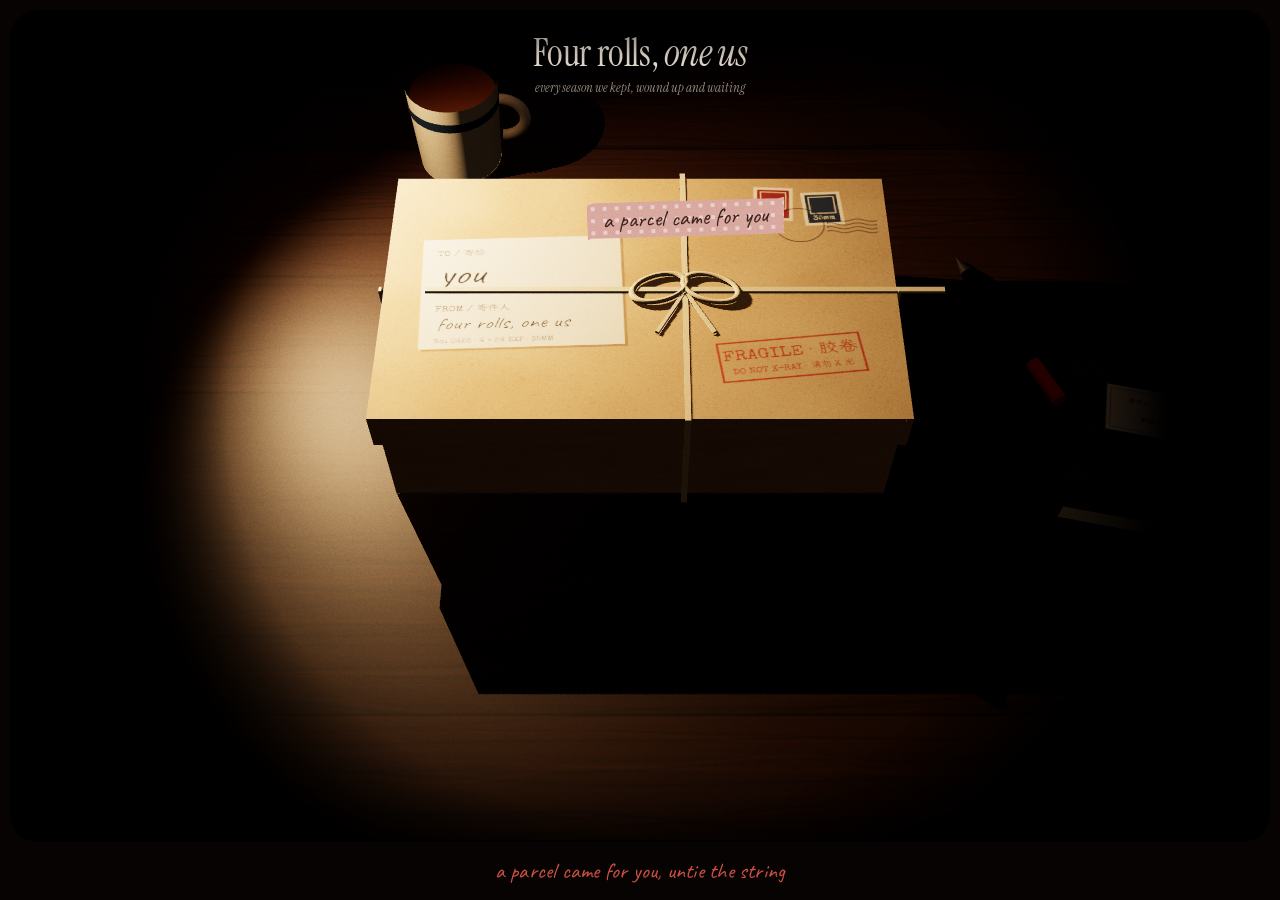
==== commit 9165ba23: "Swap the shop for a parcel on a lamp-lit desk The Hong Kong shop look is gone. The base goes back to" ====
--- a/index.html
+++ b/index.html
@@ -3,11 +3,11 @@
 <head>
   <meta charset="utf-8">
   <meta name="viewport" content="width=device-width, initial-scale=1, viewport-fit=cover">
-  <title>Four Rolls Photo</title>
-  <meta name="description" content="A late-night photo shop: a letter at the counter, four rolls of film, and a darkroom out back.">
+  <title>Four Rolls</title>
+  <meta name="description" content="A parcel on the desk: a letter, four rolls of film, and a darkroom.">
   <link rel="preconnect" href="https://fonts.googleapis.com">
   <link rel="preconnect" href="https://fonts.gstatic.com" crossorigin>
-  <link rel="stylesheet" href="https://fonts.googleapis.com/css2?family=Caveat:wght@400;600&family=IBM+Plex+Mono:wght@400;500&family=Instrument+Serif:ital@0;1&family=LXGW+WenKai+TC&family=Noto+Sans+TC:wght@500;700;900&family=Oswald:wght@400;500;600;700&family=Special+Elite&display=swap">
+  <link rel="stylesheet" href="https://fonts.googleapis.com/css2?family=Caveat:wght@400;600&family=IBM+Plex+Mono:wght@400;500&family=Instrument+Serif:ital@0;1&family=LXGW+WenKai+TC&family=Special+Elite&display=swap">
   <link rel="stylesheet" href="./theme.css">
   <link rel="stylesheet" href="./styles.css">
   <script type="importmap">{ "imports": { "three": "./vendor/three.module.js" } }</script>
@@ -15,13 +15,13 @@
 </head>
 <body data-scene="shop">
   <main class="screen">
-    <div id="stage" class="stage" aria-label="A photo shop at night"></div>
+    <div id="stage" class="stage" aria-label="A parcel on a desk under a lamp"></div>
 
     <header class="hud">
-      <p id="hud-scene" class="hud-tag">街外 · OUTSIDE</p>
-      <p id="hud-count" class="hud-tag hud-right">營業中 · OPEN</p>
+      <p id="hud-scene" class="hud-tag">THE DESK</p>
+      <p id="hud-count" class="hud-tag hud-right">1 PARCEL</p>
       <div id="hud-title" class="hud-title">
-        <h1><b>四卷沖印</b><span>FOUR ROLLS PHOTO</span></h1>
+        <h1>Four rolls, <em>one us</em></h1>
         <p>every season we kept, wound up and waiting</p>
       </div>
       <div id="hud-caption" class="hud-caption" hidden>
@@ -30,7 +30,7 @@
       </div>
     </header>
 
-    <button id="hud-back" class="hud-back" type="button" hidden><i>←</i> 櫃面 COUNTER</button>
+    <button id="hud-back" class="hud-back" type="button" hidden><i>←</i> BACK TO THE DESK</button>
     <button id="sound" class="sound" type="button" aria-pressed="true">sound on</button>
     <button id="side-note" class="side-note" type="button" hidden><b></b><span><em></em> <i>→</i></span></button>
 
@@ -44,22 +44,22 @@
 
     <div id="zoom" class="zoom" hidden><img alt="A frame seen through the loupe"></div>
 
-    <section id="letter" class="letter" hidden aria-label="A letter left at the counter">
+    <section id="letter" class="letter" hidden aria-label="The letter in the parcel">
       <article class="letter-paper">
-        <p class="letter-head">FOUR ROLLS PHOTO · TO BE COLLECTED</p>
+        <p class="letter-head">IN THE PARCEL · ON TOP</p>
         <p class="letter-to"></p>
         <div class="letter-body"></div>
         <p class="letter-sign"></p>
-        <button class="letter-done" type="button" hidden>put it away, see the rolls <i>→</i></button>
+        <button class="letter-done" type="button" hidden>fold it, take the rolls out <i>→</i></button>
       </article>
     </section>
 
-    <section id="receipt" class="receipt" hidden aria-label="Pick-up slip">
-      <header><b>四卷沖印</b><span>FOUR ROLLS PHOTO · 1 HOUR</span></header>
-      <p class="receipt-meta">取件單 No. 0425 · <span class="receipt-date"></span></p>
+    <section id="receipt" class="receipt" hidden aria-label="What was in the box">
+      <header><b>what was in the box</b><span>PARCEL No. 0425</span></header>
+      <p class="receipt-meta">opened <span class="receipt-date"></span></p>
       <ul class="receipt-rows"></ul>
-      <p class="receipt-foot">多謝光臨 · THANK YOU</p>
-      <div class="receipt-stamp">已取件<small>COLLECTED</small></div>
+      <p class="receipt-foot">kept, all of it</p>
+      <div class="receipt-stamp">RECEIVED<small>已收到</small></div>
     </section>
 
     <div id="toast" class="toast" hidden><small></small><b></b><span></span></div>
@@ -67,7 +67,7 @@
     <div id="anchors" class="anchors"></div>
     <div id="grain" class="grain"></div>
     <div class="vignette"></div>
-    <div id="fade" class="shutter" aria-hidden="true"><span>四卷沖印 · FOUR ROLLS PHOTO</span></div>
+    <div id="fade" class="fade" aria-hidden="true"></div>
   </main>
 
   <footer id="hint" class="hint">
--- a/theme.css
+++ b/theme.css
@@ -1,24 +1,30 @@
-/* The shop's paint and lettering: a Hong Kong photo-finishing shop, late at night.
-   Signboard red and lamp yellow on black, mint tiles, fluorescent white, receipt paper. */
+/* The paint and lettering. The base is the original film's: near-black warm room, cream ink,
+   a red-pink hand that glows. What is new comes from the desk: kraft paper, washi tape, ink blue. */
 :root {
-  --red: #d22a20;
-  --red-deep: #8e1912;
-  --yellow: #f5c32c;
-  --yellow-soft: #ffe08a;
-  --black: #151413;
-  --ink: #f6efe2;
-  --ink-dim: rgba(246, 239, 226, 0.62);
-  --mint: #a9d6c6;
-  --mint-deep: #2f6656;
-  --fluoro: #eaf7f2;
-  --paper: #f4ecda;
-  --paper-ink: #24201c;
-  --neon: #ff4a5c;
+  --bg: #060302;
+  --ink: #f1e4d2;
+  --ink-dim: rgba(241, 228, 210, 0.62);
+  --hand: #e0574a;
+  --glow: #ffb3a1;
+  --rose: #f6b3a3;
+  --red: #c8402f;
+  --red-deep: #8e2b24;
 
-  --sign: "Noto Sans TC", "PingFang TC", "Heiti TC", sans-serif;
-  --cond: "Oswald", "Noto Sans TC", "PingFang SC", sans-serif;
+  --kraft: #c8ad84;
+  --kraft-deep: #a8895c;
+  --blue: #2d3e5c;
+  --blue-soft: #9fb0c6;
+  --lamp: #ffd29a;
+  --paper: #f4efe4;
+  --paper-ink: #2b241e;
+  --tape-rose: #d9a9a0;
+  --tape-blue: #9fb0c6;
+  --tape-mustard: #e2c27a;
+  --tape-sage: #b7c2a4;
+
   --mono: "IBM Plex Mono", "SF Mono", Menlo, monospace;
-  --hand: "Caveat", "LXGW WenKai TC", "Kaiti SC", cursive;
+  --serif: "Instrument Serif", "Songti SC", "STSong", Georgia, serif;
+  --script: "Caveat", "LXGW WenKai TC", "Kaiti SC", cursive;
+  --type: "Special Elite", "LXGW WenKai TC", "Courier New", monospace;
   --kai: "LXGW WenKai TC", "Kaiti SC", "STKaiti", serif;
-  --type: "Special Elite", "LXGW WenKai TC", "Courier New", monospace;
 }
--- a/styles.css
+++ b/styles.css
@@ -1,6 +1,6 @@
-/* The shop at night. Tokens live in theme.css. */
+/* Tokens live in theme.css. */
 :root {
-  --hint-h: 62px;
+  --hint-h: 58px;
   color-scheme: dark;
 }
 
@@ -10,285 +10,228 @@
 html, body {
   margin: 0;
   height: 100%;
-  background: #090c0b;
+  background: var(--bg);
   color: var(--ink);
   overflow: hidden;
   -webkit-font-smoothing: antialiased;
 }
 
 button { font: inherit; color: inherit; background: none; border: 0; padding: 0; cursor: pointer; }
-button:focus-visible { outline: 3px solid var(--yellow); outline-offset: 3px; }
-
-/* The view through the shop: a dark aluminium frame round the picture. */
+button:focus-visible { outline: 2px solid var(--glow); outline-offset: 4px; border-radius: 4px; }
+
+/* The projected frame: rounded corners, heavy vignette, grain on top. */
 .screen {
   position: fixed;
   inset: 10px 10px var(--hint-h) 10px;
-  border-radius: 8px;
+  border-radius: 28px;
   overflow: hidden;
-  background: #0c1312;
+  background: #0b0604;
   isolation: isolate;
-  box-shadow: 0 0 0 2px #000, 0 0 0 4px #2b302e;
 }
 .stage, .stage canvas { position: absolute; inset: 0; width: 100%; height: 100%; display: block; }
 .stage { touch-action: none; }
 
 .vignette {
   position: absolute; inset: 0; pointer-events: none; z-index: 5;
-  background: radial-gradient(ellipse 85% 80% at 50% 48%, transparent 58%, rgba(2, 6, 5, 0.45) 85%, rgba(0, 0, 0, 0.8) 100%);
-  animation: tube 7s steps(60) infinite;
-}
-/* fluorescent tubes never quite settle */
-@keyframes tube {
+  border-radius: inherit;
+  background: radial-gradient(ellipse 80% 76% at 50% 46%, transparent 52%, rgba(8, 3, 1, 0.5) 80%, rgba(4, 1, 0, 0.9) 100%);
+  box-shadow: inset 0 0 60px 18px rgba(0, 0, 0, 0.85), inset 0 0 0 2px rgba(0, 0, 0, 0.9);
+  animation: flicker 5s steps(40) infinite;
+}
+@keyframes flicker {
   0%, 100% { opacity: 1; }
-  31% { opacity: 0.93; }
-  32% { opacity: 1; }
-  33% { opacity: 0.95; }
-  34% { opacity: 1; }
+  12% { opacity: 0.94; }
+  13% { opacity: 1; }
+  57% { opacity: 0.97; }
 }
 .grain {
   position: absolute; inset: 0; z-index: 6; pointer-events: none;
-  mix-blend-mode: overlay; opacity: 0.06;
-}
-
-/* The roller shutter: comes down between scenes, rattles back up. */
-.shutter {
-  position: absolute; inset: 0 0 -2px; z-index: 20; pointer-events: none;
-  background:
-    linear-gradient(180deg, rgba(0, 0, 0, 0.0) 0 92%, rgba(0, 0, 0, 0.45)),
-    repeating-linear-gradient(180deg, #7d8382 0 3px, #c3c8c6 3px 9px, #a3a9a7 9px 13px, #5a605e 13px 18px);
-  box-shadow: 0 10px 30px rgba(0, 0, 0, 0.6);
-  will-change: transform;
-}
-.shutter::after {
-  content: ''; position: absolute; left: 0; right: 0; bottom: 0; height: 26px;
-  background: linear-gradient(#5b605e, #2b2f2e);
-  border-top: 2px solid #9da3a1;
-}
-.shutter span {
-  position: absolute; left: 50%; top: 46%; translate: -50% -50%; white-space: nowrap;
-  font: 900 clamp(26px, 5vw, 64px)/1 var(--sign); letter-spacing: 0.08em;
-  color: rgba(196, 34, 26, 0.85); mix-blend-mode: multiply;
-}
-
-/* A price sticker that follows the pointer over things you can use. */
+  mix-blend-mode: overlay; opacity: 0.075;
+}
+/* Iris: a soft circle that closes on the tapped point and opens on the next scene. */
+.fade {
+  position: absolute; inset: 0; z-index: 20; pointer-events: none;
+  --ix: 50%; --iy: 48%; --ir: -12vmax;
+  background: radial-gradient(circle at var(--ix) var(--iy), transparent var(--ir), #000 calc(var(--ir) + 9vmax));
+}
+
+/* Handwritten tag that follows the pointer over things you can use. */
 .tag {
   position: fixed; left: 0; top: 0; z-index: 30; pointer-events: none;
-  font: 600 14px/1 var(--cond); letter-spacing: 0.06em; text-transform: uppercase; white-space: nowrap;
-  color: var(--black); background: var(--yellow);
-  padding: 6px 10px 6px; border-radius: 2px; rotate: -2deg;
-  box-shadow: 0 3px 0 rgba(0, 0, 0, 0.35);
+  font: 400 20px/1 var(--script); color: var(--rose); white-space: nowrap;
+  padding: 5px 11px 7px; border-radius: 999px;
+  background: rgba(20, 8, 4, 0.66); backdrop-filter: blur(6px);
   opacity: 0; transition: opacity 0.18s ease;
 }
 .tag.on { opacity: 1; }
 
-/* Notes stuck to things in the scene, for someone new to the shop. */
+/* First-time notes: written on a strip of washi tape stuck beside the thing. */
 .anchors { position: absolute; inset: 0; z-index: 4; pointer-events: none; }
 .anchor { position: absolute; left: 0; top: 0; width: 0; height: 0; }
 .anchor span {
   position: absolute; white-space: nowrap;
-  font: 600 15px/1 var(--cond); letter-spacing: 0.08em; text-transform: uppercase;
-  color: #fff; background: var(--red);
-  padding: 8px 12px; border-radius: 3px;
-  box-shadow: 0 0 0 2px rgba(0, 0, 0, 0.5), 0 0 22px rgba(255, 60, 70, 0.45);
+  font: 400 23px/1 var(--script); color: #3a201a;
+  padding: 6px 16px 8px;
+  background:
+    radial-gradient(circle, rgba(255, 255, 255, 0.45) 2px, transparent 2.5px) 0 0 / 12px 12px,
+    var(--tape-rose);
   opacity: 0; transition: opacity 0.6s ease, translate 0.6s ease;
   animation: bob 2.4s ease-in-out infinite;
-}
-.anchor span::after {
-  content: ''; position: absolute; border: 7px solid transparent;
-}
-.anchor-up span { left: 0; bottom: 6px; transform: translateX(-50%); translate: 0 8px; }
-.anchor-up span::after { left: 50%; bottom: -14px; translate: -50% 0; border-top-color: var(--red); }
-.anchor-right span { left: 6px; top: 0; transform: translateY(-50%); translate: -8px 0; }
-.anchor-right span::after { left: -14px; top: 50%; translate: 0 -50%; border-right-color: var(--red); }
-.anchor-left span { right: 6px; top: 0; transform: translateY(-50%); translate: 8px 0; }
-.anchor-left span::after { right: -14px; top: 50%; translate: 0 -50%; border-left-color: var(--red); }
+  clip-path: polygon(0 8%, 3% 0, 97% 4%, 100% 0, 99% 92%, 100% 100%, 2% 96%, 0 100%);
+}
+.anchor-up span { left: 0; bottom: 4px; transform: translateX(-50%) rotate(-2deg); translate: 0 8px; }
+.anchor-right span { left: 6px; top: 0; transform: translateY(-50%) rotate(-2deg); translate: -8px 0; }
+.anchor-left span { right: 6px; top: 0; transform: translateY(-50%) rotate(2deg); translate: 8px 0; }
 .anchor.in span { opacity: 1; translate: 0 0; }
 .anchor.gone span { opacity: 0; }
-@keyframes bob { 50% { margin-bottom: 4px; margin-top: -4px; } }
-
-/* ---------- HUD: enamel plates and the sign ---------- */
+@keyframes bob { 50% { margin-bottom: 5px; margin-top: -5px; } }
+
+/* ---------- HUD ---------- */
 
 .hud { position: absolute; inset: 0; z-index: 4; pointer-events: none; }
 .hud-tag {
-  position: absolute; top: 20px; left: 24px; margin: 0;
-  padding: 7px 11px 6px; border-radius: 3px;
-  font: 600 12px/1 var(--cond); letter-spacing: 0.16em; color: var(--mint);
-  background: rgba(10, 14, 13, 0.72); border: 1px solid rgba(169, 214, 198, 0.3);
-  backdrop-filter: blur(6px);
-}
-.hud-right { left: auto; right: 24px; color: var(--yellow); border-color: rgba(245, 195, 44, 0.35); }
-.hud-title { position: absolute; top: 18px; left: 50%; transform: translateX(-50%); text-align: center; white-space: nowrap; }
-.hud-title h1 { margin: 0; display: flex; flex-direction: column; align-items: center; gap: 4px; }
-.hud-title h1 b {
-  font: 900 clamp(26px, 3vw, 38px)/1 var(--sign); letter-spacing: 0.12em; color: #fff3f1;
-  text-shadow: 0 0 4px #ff6b78, 0 0 14px var(--neon), 0 0 34px rgba(255, 40, 60, 0.7);
-  animation: neon 6s steps(1) infinite;
-}
-.hud-title h1 span {
-  font: 600 12px/1 var(--cond); letter-spacing: 0.42em; color: #c9fff0;
-  text-shadow: 0 0 8px rgba(95, 242, 200, 0.9);
-}
-.hud-title p { margin: 8px 0 0; font: 400 14px/1.3 var(--kai); color: var(--ink-dim); }
-@keyframes neon {
-  0%, 100% { opacity: 1; }
-  71% { opacity: 0.55; }
-  72% { opacity: 1; }
-  74% { opacity: 0.7; }
-  75% { opacity: 1; }
-}
-.hud-caption { position: absolute; top: 20px; left: 50%; transform: translateX(-50%); text-align: center; white-space: nowrap; }
-.hud-caption small {
-  display: inline-block; padding: 4px 8px 3px; border-radius: 2px;
-  font: 600 11px/1 var(--cond); letter-spacing: 0.18em; color: var(--black); background: var(--mint);
-}
-.hud-caption em {
-  display: block; margin-top: 8px; font: 400 24px/1 var(--kai); font-style: normal; color: #fff;
-  text-shadow: 0 2px 10px rgba(0, 0, 0, 0.7);
-}
-
-.hud-back, .sound {
-  position: absolute; z-index: 7; bottom: 18px;
-  display: inline-flex; align-items: center; gap: 8px; min-height: 36px;
-  padding: 0 12px; border-radius: 3px;
-  font: 600 12px/1 var(--cond); letter-spacing: 0.14em; text-transform: uppercase;
-  color: var(--ink); background: rgba(10, 14, 13, 0.72); border: 1px solid rgba(246, 239, 226, 0.25);
-  backdrop-filter: blur(6px); transition: background 0.2s, color 0.2s, border-color 0.2s;
-}
-.hud-back { left: 20px; }
-.hud-back i { font-style: normal; transition: transform 0.2s; }
-.hud-back:hover { background: var(--yellow); color: var(--black); border-color: var(--yellow); }
+  position: absolute; top: 26px; left: 34px; margin: 0;
+  font: 500 11px/1 var(--mono); letter-spacing: 0.2em; color: var(--ink-dim);
+}
+.hud-right { left: auto; right: 34px; }
+.hud-title { position: absolute; top: 22px; left: 50%; transform: translateX(-50%); text-align: center; white-space: nowrap; }
+.hud-title h1 { margin: 0; font: 400 clamp(26px, 3vw, 40px)/1.1 var(--serif); letter-spacing: -0.01em; color: #f6eadb; }
+.hud-title h1 em { font-style: italic; }
+.hud-title p { margin: 6px 0 0; font: italic 13px/1.3 var(--serif); color: var(--ink-dim); }
+.hud-caption { position: absolute; top: 24px; left: 50%; transform: translateX(-50%); text-align: center; white-space: nowrap; }
+.hud-caption small { display: block; font: 500 9px/1 var(--mono); letter-spacing: 0.2em; color: var(--ink-dim); }
+.hud-caption em { display: block; margin-top: 8px; font: italic 20px/1 var(--serif); color: #f6eadb; }
+
+.hud-back {
+  position: absolute; z-index: 7; left: 34px; bottom: 26px;
+  font: 500 10px/1 var(--mono); letter-spacing: 0.2em; color: var(--ink-dim);
+  padding: 8px 0; transition: color 0.2s;
+}
+.hud-back i { font-style: normal; display: inline-block; transition: transform 0.2s; }
+.hud-back:hover { color: var(--ink); }
 .hud-back:hover i { transform: translateX(-3px); }
-.sound { right: 20px; }
-.sound:hover { border-color: var(--mint); color: var(--mint); }
-
-/* A hand-lettered red board inside the scene, e.g. "all dry → to the wall". */
+
+.sound {
+  position: absolute; z-index: 7; right: 34px; bottom: 26px;
+  font: 500 10px/1 var(--mono); letter-spacing: 0.18em; text-transform: uppercase;
+  color: var(--ink-dim); padding: 8px 0; transition: color 0.2s;
+}
+.sound:hover { color: var(--ink); }
+
 .side-note {
-  position: absolute; z-index: 7; left: 5%; top: 56%;
-  display: flex; flex-direction: column; align-items: flex-start; gap: 6px;
-  padding: 12px 18px 14px; border-radius: 4px; text-align: left;
-  background: var(--red); color: #fff; rotate: -3deg;
-  box-shadow: 0 0 0 3px var(--black), 0 0 0 5px var(--yellow), 0 14px 30px rgba(0, 0, 0, 0.5);
-  transition: rotate 0.2s, transform 0.2s;
-}
-.side-note b { font: 900 30px/1 var(--sign); }
-.side-note span { font: 600 16px/1 var(--cond); letter-spacing: 0.14em; text-transform: uppercase; color: var(--yellow); }
+  position: absolute; z-index: 7; left: 6%; top: 56%;
+  display: flex; flex-direction: column; align-items: flex-start; text-align: left;
+  font-family: var(--script); color: #ff9c8a; transform: rotate(-4deg);
+  text-shadow: 0 0 18px rgba(255, 80, 50, 0.55);
+}
+.side-note b { font-weight: 400; font-size: 40px; line-height: 1; }
+.side-note span { font-size: 28px; margin-left: 26px; }
 .side-note em { font-style: normal; }
 .side-note i { font-style: normal; display: inline-block; animation: nudge 1.6s ease-in-out infinite; }
-.side-note:hover { rotate: -1deg; transform: translateY(-2px); }
-
-/* ---------- rewards: a slip from the till ---------- */
+.side-note:hover { color: #ffc2b4; }
+
+/* ---------- rewards: a kraft card taped to the screen ---------- */
 
 .toast {
-  position: absolute; z-index: 9; left: 50%; bottom: 70px; translate: -50% 0;
-  display: flex; flex-direction: column; align-items: center; gap: 6px;
-  padding: 16px 28px 18px; pointer-events: none;
+  position: absolute; z-index: 9; left: 50%; bottom: 74px; translate: -50% 0;
+  display: flex; flex-direction: column; align-items: center; gap: 5px;
+  padding: 20px 30px 16px; pointer-events: none;
   color: var(--paper-ink); text-align: center; white-space: nowrap;
-  background: var(--paper);
-  --zig: radial-gradient(circle at 6px 0, transparent 5px, #000 5.5px) 0 0 / 12px 100% repeat-x;
-  -webkit-mask: linear-gradient(#000, #000) 0 6px / 100% calc(100% - 12px) no-repeat,
-    radial-gradient(circle at 6px 0, transparent 5px, #000 5.5px) 0 0 / 12px 7px repeat-x,
-    radial-gradient(circle at 6px 7px, transparent 5px, #000 5.5px) 0 100% / 12px 7px repeat-x;
-  mask: linear-gradient(#000, #000) 0 6px / 100% calc(100% - 12px) no-repeat,
-    radial-gradient(circle at 6px 0, transparent 5px, #000 5.5px) 0 0 / 12px 7px repeat-x,
-    radial-gradient(circle at 6px 7px, transparent 5px, #000 5.5px) 0 100% / 12px 7px repeat-x;
-  filter: drop-shadow(0 16px 26px rgba(0, 0, 0, 0.5));
-}
-.toast small {
-  padding: 3px 7px 2px; border: 2px solid var(--red); border-radius: 2px;
-  font: 600 11px/1 var(--cond); letter-spacing: 0.16em; color: var(--red); text-transform: uppercase;
-}
+  background: var(--kraft);
+  background-image: radial-gradient(rgba(255, 255, 255, 0.08) 1px, transparent 1.5px), radial-gradient(rgba(70, 40, 10, 0.1) 1px, transparent 1.5px);
+  background-size: 7px 7px, 11px 11px;
+  box-shadow: 0 20px 40px rgba(0, 0, 0, 0.55);
+  rotate: -1.5deg;
+}
+.toast::before {
+  content: ''; position: absolute; left: 50%; top: -10px; width: 110px; height: 22px; translate: -50% 0; rotate: 3deg;
+  background: repeating-linear-gradient(-55deg, rgba(255, 255, 255, 0.45) 0 5px, transparent 5px 12px), var(--tape-blue);
+  opacity: 0.92;
+}
+.toast small { font: 500 9px/1 var(--mono); letter-spacing: 0.22em; color: var(--blue); text-transform: uppercase; }
 .toast small:empty, .toast span:empty { display: none; }
-.toast b { font: 900 26px/1.1 var(--sign); }
-.toast span { font: 400 14px/1.3 var(--type); color: rgba(36, 32, 28, 0.75); }
+.toast b { font: 400 34px/1 var(--script); color: #3a201a; }
+.toast span { font: italic 15px/1.2 var(--serif); color: rgba(43, 36, 30, 0.78); }
 .fx { position: absolute; inset: 0; z-index: 9; pointer-events: none; overflow: hidden; }
 .fx i { position: absolute; border-radius: 50%; translate: -50% -50%; mix-blend-mode: screen; }
 
-/* ---------- choosing negatives: an order form ---------- */
+/* ---------- negative picker: a notebook page ---------- */
 
 .picker {
   position: absolute; inset: 0; z-index: 12;
   display: grid; place-items: center; padding: 24px;
-  background: rgba(4, 8, 7, 0.72); backdrop-filter: blur(10px);
+  background: rgba(8, 3, 1, 0.72); backdrop-filter: blur(10px);
 }
 .picker-card {
-  width: min(880px, 100%); max-height: 100%; overflow: auto;
-  padding: 0 0 20px; border-radius: 6px;
+  position: relative; width: min(860px, 100%); max-height: 100%; overflow: auto;
+  padding: 30px 28px 22px; border-radius: 3px;
   background: var(--paper); color: var(--paper-ink);
-  box-shadow: 0 0 0 3px var(--black), 0 30px 80px rgba(0, 0, 0, 0.6);
-}
-.picker header {
-  display: flex; flex-wrap: wrap; align-items: baseline; gap: 6px 16px; margin-bottom: 18px;
-  padding: 18px 24px 16px; background: var(--red); color: #fff;
-}
-.picker h2 { margin: 0; font: 900 24px/1.1 var(--sign); }
-.picker header p { margin: 0; font: 400 14px/1.3 var(--kai); color: rgba(255, 255, 255, 0.85); flex: 1; }
-.picker-count {
-  padding: 5px 9px 4px; border-radius: 2px; background: var(--yellow); color: var(--black);
-  font: 700 13px/1 var(--cond); letter-spacing: 0.12em;
-}
+  box-shadow: 0 30px 80px rgba(0, 0, 0, 0.6);
+}
+.picker-card::before {
+  content: ''; position: absolute; left: 28px; top: 0; width: 120px; height: 20px; rotate: -2deg;
+  background: radial-gradient(circle, rgba(255, 255, 255, 0.5) 2px, transparent 2.5px) 0 0 / 10px 10px, var(--tape-mustard);
+}
+.picker header { display: flex; flex-wrap: wrap; align-items: baseline; gap: 6px 16px; margin-bottom: 18px; }
+.picker h2 { margin: 0; font: 400 30px/1.1 var(--serif); }
+.picker header p { margin: 0; font: italic 14px/1.3 var(--serif); color: #7a6c5e; flex: 1; }
+.picker-count { font: 500 12px/1 var(--mono); letter-spacing: 0.15em; color: var(--blue); }
 .picker-grid {
   display: grid; grid-template-columns: repeat(auto-fill, minmax(92px, 1fr)); gap: 16px 12px;
-  margin: 0 24px; padding: 14px 14px 22px; border-radius: 4px; background: var(--black);
+  padding: 14px 14px 22px; border-radius: 4px; background: #161210;
 }
 .picker-cell { position: relative; aspect-ratio: 3 / 4; border-radius: 2px; overflow: visible; }
-.picker-cell img { width: 100%; height: 100%; object-fit: cover; display: block; border-radius: 2px; opacity: 0.7; transition: opacity 0.2s, transform 0.2s; }
+.picker-cell img { width: 100%; height: 100%; object-fit: cover; display: block; border-radius: 2px; opacity: 0.72; transition: opacity 0.2s, transform 0.2s; }
 .picker-cell:hover img { opacity: 1; transform: translateY(-2px); }
-.picker-no { position: absolute; left: 3px; bottom: -2px; translate: 0 100%; font: 600 11px/1.6 var(--cond); letter-spacing: 0.08em; color: var(--yellow); }
+.picker-no { position: absolute; left: 4px; bottom: -1px; translate: 0 100%; font: 500 9px/1.6 var(--mono); color: #d7a45a; }
 .picker-msg { display: none; }
 .picker-cell em {
-  position: absolute; inset: -6px; border-radius: 4px; pointer-events: none;
-  border: 3px solid var(--red); opacity: 0; transform: scale(0.85);
-  transition: opacity 0.2s, transform 0.3s cubic-bezier(.3, 1.6, .5, 1);
-  font: 700 13px/1 var(--cond); font-style: normal; color: #fff;
+  position: absolute; inset: -6px; border-radius: 50%; pointer-events: none;
+  border: 3px solid #e0372a; opacity: 0; transform: scale(0.8) rotate(-8deg);
+  transition: opacity 0.25s, transform 0.35s cubic-bezier(.3, 1.6, .5, 1);
+  font: 600 13px/1 var(--mono); font-style: normal; color: #fff;
   display: flex; align-items: flex-start; justify-content: flex-end;
 }
-.picker-cell em:not(:empty)::before {
-  content: attr(data-n); position: absolute; right: -8px; top: -10px;
-}
 .picker-cell.on img { opacity: 1; }
-.picker-cell.on em { opacity: 1; transform: scale(1); background: linear-gradient(225deg, var(--red) 0 18px, transparent 18px); padding: 2px 3px; }
-.picker footer { display: flex; justify-content: flex-end; align-items: center; gap: 12px; margin: 18px 24px 0; }
-.picker-cancel { min-height: 42px; padding: 0 16px; font: 600 14px/1 var(--cond); letter-spacing: 0.12em; text-transform: uppercase; color: #6b625a; }
+.picker-cell.on em { opacity: 1; transform: scale(1) rotate(-8deg); }
+.picker footer { display: flex; justify-content: flex-end; align-items: center; gap: 18px; margin-top: 18px; }
+.picker-cancel { font: 400 22px/1 var(--script); color: #7a6c5e; }
 .picker-cancel:hover { color: var(--paper-ink); }
 .picker-done {
-  min-height: 42px; padding: 0 20px; border-radius: 3px;
-  font: 600 15px/1 var(--cond); letter-spacing: 0.1em; text-transform: uppercase;
-  color: #fff; background: var(--red); box-shadow: 0 3px 0 var(--red-deep);
-}
-.picker-done:hover { transform: translateY(-1px); }
-.picker-done:disabled { opacity: 0.4; cursor: default; transform: none; }
-
-/* ---------- the strip under the picture: a lit signboard ---------- */
+  font: 400 24px/1 var(--script); color: #fff3ea; padding: 10px 22px 12px; border-radius: 999px;
+  background: linear-gradient(135deg, #d9432f, #a8261a);
+}
+.picker-done:disabled { opacity: 0.4; cursor: default; }
+
+/* ---------- hint bar under the screen ---------- */
 
 .hint {
   position: fixed; left: 0; right: 0; bottom: 0; height: var(--hint-h);
-  display: flex; align-items: center; justify-content: center; gap: 28px;
+  display: flex; align-items: center; justify-content: center; gap: 48px;
+  font: 400 22px/1 var(--script); color: var(--hand); letter-spacing: 0.01em;
   padding: 0 16px;
-  font: 500 17px/1.2 var(--cond); letter-spacing: 0.04em; color: var(--yellow-soft);
-}
-.hint-action, .hint-cta {
-  display: inline-flex; align-items: center; gap: 8px; min-height: 40px; padding: 0 16px; border-radius: 3px;
-  font: 600 14px/1 var(--cond); letter-spacing: 0.12em; text-transform: uppercase; white-space: nowrap;
-  transition: transform 0.15s, background 0.2s, color 0.2s;
-}
-.hint-action { color: var(--mint); border: 2px solid rgba(169, 214, 198, 0.55); }
-.hint-action:hover { background: var(--mint); color: var(--black); }
+}
+.hint-action { font: 400 22px/1 var(--script); color: var(--blue-soft); display: inline-flex; align-items: center; gap: 6px; transition: color 0.2s; }
+.hint-action:hover { color: #d3deec; }
 .hint-action i { font-style: normal; transition: transform 0.25s; }
-.hint-action:hover i { transform: translateX(4px); }
-/* the next step: a red sign button that glows like the neon outside */
+.hint-action:hover i { transform: translateX(6px); }
+/* the next step: same hand as the hint, but brighter, glowing and nudging */
 .hint-cta {
-  position: relative; color: #fff; background: var(--red);
-  box-shadow: 0 3px 0 var(--red-deep), 0 0 24px rgba(255, 60, 70, 0.45);
-}
-.hint-cta:hover { transform: translateY(-1px); background: #e2342a; }
+  position: relative; display: inline-flex; align-items: center; gap: 8px;
+  font: 400 27px/1 var(--script); color: var(--glow);
+  text-shadow: 0 0 14px rgba(255, 86, 56, 0.75), 0 0 2px rgba(255, 140, 110, 0.9);
+  transition: color 0.2s;
+}
+.hint-cta:hover { color: #ffd6cb; }
 .hint-cta i { font-style: normal; display: inline-block; animation: nudge 1.4s ease-in-out infinite; }
 .hint-cta::after {
-  content: ''; position: absolute; inset: -4px; border-radius: 6px; border: 2px solid var(--yellow);
-  opacity: 0; pointer-events: none;
-}
-.hint-cta.pulse::after { animation: ring 1.6s ease-out 0.3s 3; }
-@keyframes ring { 0% { opacity: 1; transform: scale(0.96); } 100% { opacity: 0; transform: scale(1.12); } }
-@keyframes nudge { 50% { translate: 5px 0; } }
+  content: ''; position: absolute; left: 0; right: 0; bottom: -5px; height: 2px; border-radius: 2px;
+  background: linear-gradient(90deg, transparent, #ff6a4a, transparent);
+  transform: scaleX(0); transform-origin: left;
+}
+.hint-cta.pulse::after { animation: sweep 1.8s ease-in-out 0.4s 3; }
+@keyframes sweep { 0% { transform: scaleX(0); opacity: 1; } 60% { transform: scaleX(1); opacity: 1; } 100% { transform: scaleX(1); opacity: 0; } }
+@keyframes nudge { 50% { translate: 6px 0; } }
 
 /* ---------- loupe zoom ---------- */
 
@@ -299,103 +242,106 @@
   background: radial-gradient(ellipse at center, transparent 55%, rgba(0, 0, 0, 0.45));
 }
 
-/* ---------- the letter at the counter ---------- */
+/* ---------- the letter from the parcel ---------- */
 
 .letter {
   position: absolute; inset: 0; z-index: 10;
   display: grid; place-items: center; padding: 24px;
-  background: rgba(4, 8, 7, 0.62); backdrop-filter: blur(6px);
+  background: radial-gradient(ellipse at 50% 45%, rgba(70, 42, 24, 0.75), rgba(14, 6, 2, 0.92) 75%);
+  backdrop-filter: blur(4px);
   cursor: pointer;
 }
 .letter-paper {
   position: relative; width: min(520px, 92%); max-height: 100%; overflow: auto;
   padding: 40px 46px 34px;
-  background-color: #fbf6ea;
+  background-color: var(--paper);
   background-image:
-    linear-gradient(90deg, transparent 34px, rgba(210, 42, 32, 0.35) 34px 36px, transparent 36px),
-    repeating-linear-gradient(transparent 0 35px, rgba(60, 110, 160, 0.2) 35px 36px);
+    linear-gradient(90deg, transparent 34px, rgba(200, 64, 47, 0.35) 34px 36px, transparent 36px),
+    repeating-linear-gradient(transparent 0 35px, rgba(45, 62, 92, 0.2) 35px 36px);
   background-position: 0 0, 0 -1px;
   background-attachment: local;
-  box-shadow: 0 30px 70px rgba(0, 0, 0, 0.55);
-  color: #2a2420; cursor: default;
-  font: 400 25px/36px var(--hand);
-}
-.letter-head { margin: 0 0 18px; font: 600 11px/18px var(--cond); letter-spacing: 0.2em; color: var(--red); }
+  box-shadow: 0 30px 70px rgba(0, 0, 0, 0.55), inset 0 0 40px rgba(160, 130, 90, 0.18);
+  color: var(--paper-ink); cursor: default;
+  font: 400 25px/36px var(--script);
+}
+.letter-head { margin: 0 0 18px; font: 500 9px/18px var(--mono); letter-spacing: 0.2em; color: #9a8f82; }
 .letter-to, .letter-sign, .letter-body p { margin: 0 0 36px; white-space: pre-wrap; clip-path: inset(0 100% 0 0); }
 .letter-sign { text-align: right; }
 .letter-done {
-  display: flex; align-items: center; gap: 8px; margin: 4px 0 0 auto; min-height: 44px; padding: 0 18px; border-radius: 3px;
-  font: 600 14px/1 var(--cond); letter-spacing: 0.12em; text-transform: uppercase;
-  color: #fff; background: var(--red); box-shadow: 0 3px 0 var(--red-deep);
-}
-.letter-done i { font-style: normal; animation: nudge 1.4s ease-in-out infinite; }
-.letter-done:hover { transform: translateY(-1px); }
-
-/* ---------- the pick-up slip ---------- */
+  display: flex; align-items: center; gap: 8px; margin: 4px 0 0 auto;
+  font: 400 26px/1 var(--script); color: var(--red);
+}
+.letter-done i { font-style: normal; display: inline-block; animation: nudge 1.4s ease-in-out infinite; }
+.letter-done:hover { color: var(--red-deep); }
+
+/* ---------- what was in the box: an index card ---------- */
 
 .receipt {
   position: absolute; z-index: 8; right: 7%; top: 50%; translate: 0 -50%;
-  width: min(330px, 80%); padding: 26px 26px 30px;
-  background: #fbf8f0; color: var(--paper-ink);
-  font: 400 15px/1.5 var(--type);
-  -webkit-mask: linear-gradient(#000, #000) 0 6px / 100% calc(100% - 12px) no-repeat,
-    radial-gradient(circle at 6px 0, transparent 5px, #000 5.5px) 0 0 / 12px 7px repeat-x,
-    radial-gradient(circle at 6px 7px, transparent 5px, #000 5.5px) 0 100% / 12px 7px repeat-x;
-  mask: linear-gradient(#000, #000) 0 6px / 100% calc(100% - 12px) no-repeat,
-    radial-gradient(circle at 6px 0, transparent 5px, #000 5.5px) 0 0 / 12px 7px repeat-x,
-    radial-gradient(circle at 6px 7px, transparent 5px, #000 5.5px) 0 100% / 12px 7px repeat-x;
-  filter: drop-shadow(0 20px 30px rgba(0, 0, 0, 0.5));
-}
-.receipt header { text-align: center; padding-bottom: 12px; border-bottom: 2px dashed rgba(36, 32, 28, 0.35); }
-.receipt header b { display: block; font: 900 28px/1.1 var(--sign); letter-spacing: 0.1em; color: var(--red); }
-.receipt header span { font: 600 11px/1 var(--cond); letter-spacing: 0.2em; }
-.receipt-meta { margin: 12px 0; font-size: 13px; color: rgba(36, 32, 28, 0.7); }
-.receipt-rows { list-style: none; margin: 0; padding: 0 0 12px; border-bottom: 2px dashed rgba(36, 32, 28, 0.35); }
-.receipt-rows li { display: flex; justify-content: space-between; gap: 12px; padding: 4px 0; }
-.receipt-rows span { font: 500 13px/1.5 var(--sign); }
-.receipt-foot { margin: 14px 0 0; text-align: center; font: 700 15px/1 var(--sign); letter-spacing: 0.1em; }
+  width: min(340px, 80%); padding: 24px 26px 26px;
+  background-color: #f7f2e7;
+  background-image: linear-gradient(transparent 82px, rgba(200, 64, 47, 0.45) 82px 84px, transparent 84px),
+    repeating-linear-gradient(transparent 0 29px, rgba(45, 62, 92, 0.18) 29px 30px);
+  background-position: 0 0, 0 24px;
+  color: var(--paper-ink);
+  font: 400 15px/30px var(--type);
+  box-shadow: 0 24px 50px rgba(0, 0, 0, 0.55);
+}
+.receipt::before {
+  content: ''; position: absolute; left: -16px; top: 12px; width: 90px; height: 22px; rotate: -32deg;
+  background: radial-gradient(circle, rgba(255, 255, 255, 0.5) 2px, transparent 2.5px) 0 0 / 10px 10px, var(--tape-rose);
+  opacity: 0.92;
+}
+.receipt header { display: flex; flex-direction: column; justify-content: center; height: 60px; }
+.receipt header b { font: 400 32px/1 var(--script); color: var(--paper-ink); }
+.receipt header span { font: 500 9px/1.8 var(--mono); letter-spacing: 0.2em; color: #9a8f82; }
+.receipt-meta { margin: 0; font: italic 15px/30px var(--serif); color: rgba(43, 36, 30, 0.7); }
+.receipt-rows { list-style: none; margin: 0; padding: 0; }
+.receipt-rows li { display: flex; justify-content: space-between; gap: 12px; }
+.receipt-rows span { font: 400 14px/30px var(--type); }
+.receipt-rows b { font: 400 22px/30px var(--script); color: var(--blue); }
+.receipt-foot { margin: 0; text-align: right; font: 400 24px/30px var(--script); color: var(--red); }
 .receipt-stamp {
-  position: absolute; right: 10px; top: 12px; rotate: -14deg;
-  display: grid; place-items: center; width: 78px; height: 78px; border-radius: 50%;
-  border: 4px double var(--red); color: var(--red); text-align: center;
-  font: 900 17px/1 var(--sign); opacity: 0.85; mix-blend-mode: multiply;
-}
-.receipt-stamp small { display: block; margin-top: 4px; font: 700 9px/1 var(--cond); letter-spacing: 0.12em; }
+  position: absolute; left: 22px; bottom: 12px; rotate: -14deg;
+  display: grid; place-items: center; align-content: center; width: 76px; height: 76px; border-radius: 50%;
+  border: 3px double var(--blue); color: var(--blue); text-align: center;
+  font: 400 11px/1 var(--type); letter-spacing: 0.04em; opacity: 0.8; mix-blend-mode: multiply;
+}
+.receipt-stamp small { display: block; margin-top: 4px; font: 400 13px/1 var(--kai); }
 
 /* ---------- small screens ---------- */
 
 @media (max-width: 640px) {
-  :root { --hint-h: 84px; }
-  .screen { inset: 6px 6px var(--hint-h) 6px; border-radius: 6px; }
-  .hud-tag { top: 12px; left: 12px; font-size: 10px; padding: 6px 8px 5px; }
-  .hud-right { right: 12px; left: auto; }
-  .hud-title { top: 48px; }
-  .hud-title h1 b { font-size: 26px; }
-  .hud-caption { top: 48px; }
-  .hud-caption em { font-size: 20px; }
-  .hud-back { left: 12px; bottom: 12px; }
-  .sound { right: 12px; bottom: 12px; }
-  .hint { flex-direction: column; gap: 8px; font-size: 15px; text-align: center; }
-  .hint-action, .hint-cta { min-height: 34px; padding: 0 12px; font-size: 13px; }
+  :root { --hint-h: 76px; }
+  .screen { inset: 6px 6px var(--hint-h) 6px; border-radius: 18px; }
+  .hud-tag { top: 18px; left: 18px; font-size: 8px; }
+  .hud-right { right: 18px; left: auto; }
+  .hud-title { top: 44px; }
+  .hud-caption { top: 42px; }
+  .hud-back { left: 18px; bottom: 16px; }
+  .sound { right: 18px; bottom: 16px; font-size: 8px; }
+  .hint { flex-direction: column; gap: 6px; font-size: 17px; text-align: center; line-height: 1.1; }
+  .hint-action { font-size: 19px; }
+  .hint-cta { font-size: 21px; }
   .side-note { left: 5%; top: 60%; }
-  .side-note b { font-size: 24px; }
-  .toast { bottom: auto; top: 12%; padding: 12px 20px 14px; }
-  .toast b { font-size: 22px; }
+  .side-note b { font-size: 32px; }
+  .anchor span { font-size: 20px; }
+  .toast { bottom: auto; top: 13%; padding: 16px 20px 12px; }
+  .toast b { font-size: 28px; }
   .picker { padding: 10px; }
-  .picker header { padding: 14px 16px; }
-  .picker-grid { grid-template-columns: repeat(4, 1fr); gap: 14px 10px; margin: 0 12px; padding: 10px 10px 20px; }
-  .picker footer { margin: 16px 12px 0; }
+  .picker-card { padding: 24px 14px 18px; }
+  .picker-grid { grid-template-columns: repeat(4, 1fr); gap: 14px 10px; padding: 10px 10px 20px; }
   .letter { padding: 12px; }
-  .letter-paper { padding: 28px 22px 24px 44px; font-size: 22px; line-height: 32px; background-position: 0 0, 0 -8px; }
-  .letter-head { line-height: 16px; margin-bottom: 16px; letter-spacing: 0.1em; white-space: nowrap; overflow: hidden; text-overflow: ellipsis; }
-  .letter-paper { background-image:
-    linear-gradient(90deg, transparent 30px, rgba(210, 42, 32, 0.35) 30px 32px, transparent 32px),
-    repeating-linear-gradient(transparent 0 31px, rgba(60, 110, 160, 0.2) 31px 32px); }
+  .letter-paper { padding: 28px 22px 24px 44px; font-size: 22px; line-height: 32px; background-position: 0 0, 0 -8px;
+    background-image:
+      linear-gradient(90deg, transparent 30px, rgba(200, 64, 47, 0.35) 30px 32px, transparent 32px),
+      repeating-linear-gradient(transparent 0 31px, rgba(45, 62, 92, 0.2) 31px 32px); }
+  .letter-head { line-height: 16px; margin-bottom: 16px; white-space: nowrap; overflow: hidden; text-overflow: ellipsis; }
   .letter-to, .letter-sign, .letter-body p { margin-bottom: 32px; }
-  .receipt { right: 50%; translate: 50% 0; top: auto; bottom: 64px; width: min(300px, 86%); padding: 20px 20px 24px; }
-  .receipt-stamp { width: 64px; height: 64px; font-size: 14px; }
+  .receipt { right: 50%; translate: 50% 0; top: auto; bottom: 60px; width: min(300px, 86%); }
+  .receipt-stamp { width: 62px; height: 62px; font-size: 9px; }
 }
 
 @media (prefers-reduced-motion: reduce) {
-  .vignette, .hud-title h1 b { animation: none; }
-}
+  .vignette, .anchor span { animation: none; }
+}
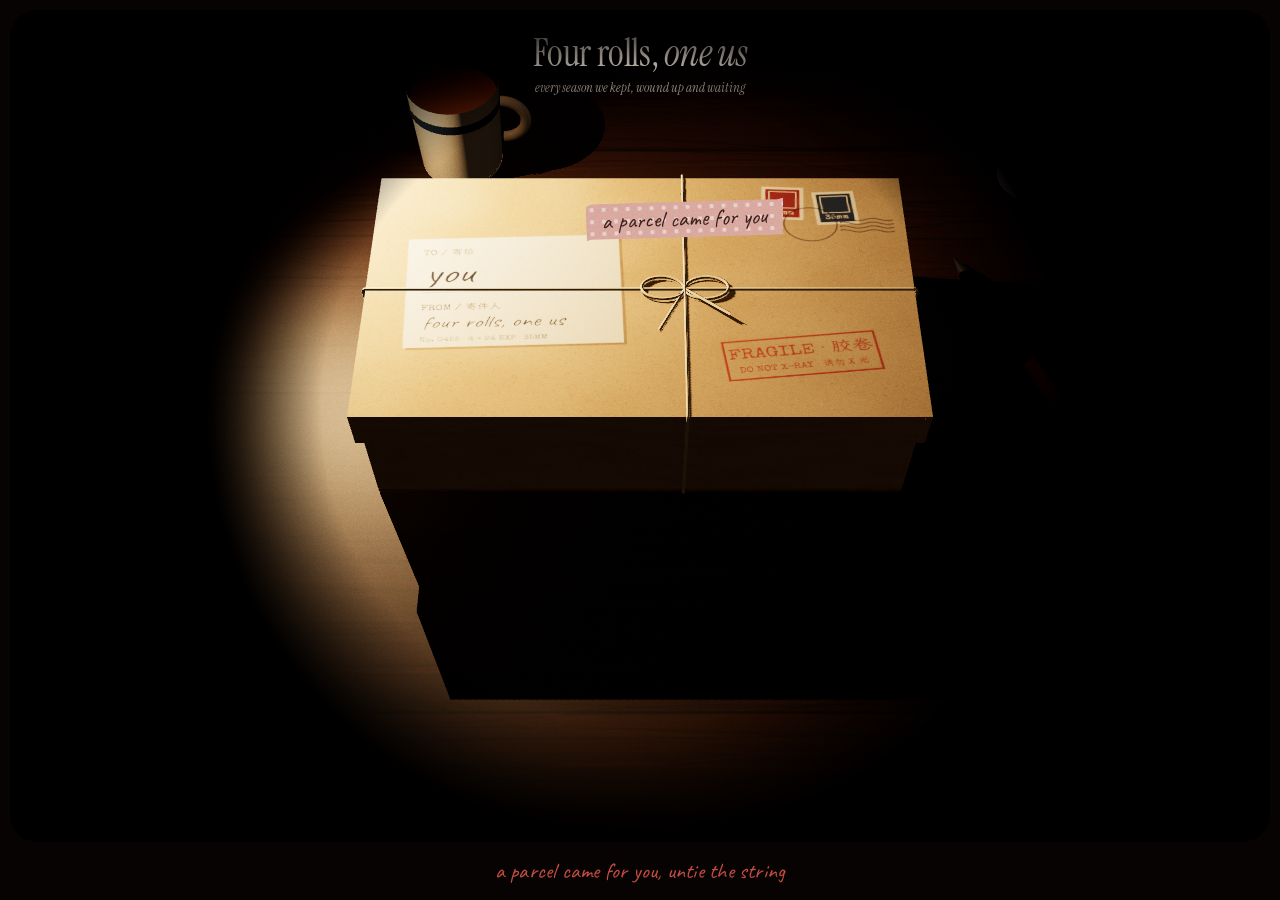
==== commit 458f6e2a: "Back from every scene, bulk upload across rolls, lint fixes Brought over from the youlias.cn copy: -" ====
--- a/index.html
+++ b/index.html
@@ -32,6 +32,7 @@
 
     <button id="hud-back" class="hud-back" type="button" hidden><i>←</i> BACK TO THE DESK</button>
     <button id="sound" class="sound" type="button" aria-pressed="true">sound on</button>
+    <a class="own-photos" href="./edit.html#roll0" title="在这台设备上放入你自己的照片，不会上传">用自己的照片 <i>→</i></a>
     <button id="side-note" class="side-note" type="button" hidden><b></b><span><em></em> <i>→</i></span></button>
 
     <section id="picker" class="picker" hidden aria-label="Choose negatives">
--- a/theme.css
+++ b/theme.css
@@ -26,5 +26,5 @@
   --serif: "Instrument Serif", "Songti SC", "STSong", Georgia, serif;
   --script: "Caveat", "LXGW WenKai TC", "Kaiti SC", cursive;
   --type: "Special Elite", "LXGW WenKai TC", "Courier New", monospace;
-  --kai: "LXGW WenKai TC", "Kaiti SC", "STKaiti", serif;
+  --kai: "LXGW WenKai TC", "Kaiti SC", "STKaiti", "KaiTi", "楷体", serif;
 }
--- a/styles.css
+++ b/styles.css
@@ -103,13 +103,18 @@
 .hud-caption em { display: block; margin-top: 8px; font: italic 20px/1 var(--serif); color: #f6eadb; }
 
 .hud-back {
-  position: absolute; z-index: 7; left: 34px; bottom: 26px;
-  font: 500 10px/1 var(--mono); letter-spacing: 0.2em; color: var(--ink-dim);
-  padding: 8px 0; transition: color 0.2s;
-}
+  position: absolute; z-index: 7; left: 26px; bottom: 20px;
+  font: 500 11px/1 var(--mono); letter-spacing: 0.18em; color: var(--ink);
+  padding: 9px 14px; border-radius: 999px;
+  border: 1px solid rgba(255, 236, 214, 0.28); background: rgba(12, 8, 6, 0.55);
+  -webkit-backdrop-filter: blur(6px); backdrop-filter: blur(6px);
+  transition: color 0.2s, border-color 0.2s, background 0.2s;
+}
+.hud-back:hover { border-color: rgba(255, 236, 214, 0.6); background: rgba(30, 20, 14, 0.75); }
+.hud-back:focus-visible { outline: 2px solid #e9a68e; outline-offset: 3px; }
 .hud-back i { font-style: normal; display: inline-block; transition: transform 0.2s; }
-.hud-back:hover { color: var(--ink); }
 .hud-back:hover i { transform: translateX(-3px); }
+.hud-back .hb-short { display: none; }
 
 .sound {
   position: absolute; z-index: 7; right: 34px; bottom: 26px;
@@ -117,6 +122,14 @@
   color: var(--ink-dim); padding: 8px 0; transition: color 0.2s;
 }
 .sound:hover { color: var(--ink); }
+/* the way in to the sender's desk, where visitors put in their own photos */
+.own-photos {
+  position: absolute; z-index: 7; right: 128px; bottom: 26px;
+  font: 500 11px/1 var(--mono); letter-spacing: 0.12em; color: #e9a68e;
+  padding: 8px 0; text-decoration: none; transition: color 0.2s;
+}
+.own-photos:hover { color: #ffd2c2; }
+.own-photos i { font-style: normal; }
 
 .side-note {
   position: absolute; z-index: 7; left: 6%; top: 56%;
@@ -318,8 +331,11 @@
   .hud-right { right: 18px; left: auto; }
   .hud-title { top: 44px; }
   .hud-caption { top: 42px; }
-  .hud-back { left: 18px; bottom: 16px; }
+  .hud-back { left: 14px; bottom: 11px; padding: 8px 12px; font-size: 10px; }
+  .hud-back .hb-long { display: none; }
+  .hud-back .hb-short { display: inline; }
   .sound { right: 18px; bottom: 16px; font-size: 8px; }
+  .own-photos { right: 92px; bottom: 16px; font-size: 10px; }
   .hint { flex-direction: column; gap: 6px; font-size: 17px; text-align: center; line-height: 1.1; }
   .hint-action { font-size: 19px; }
   .hint-cta { font-size: 21px; }
